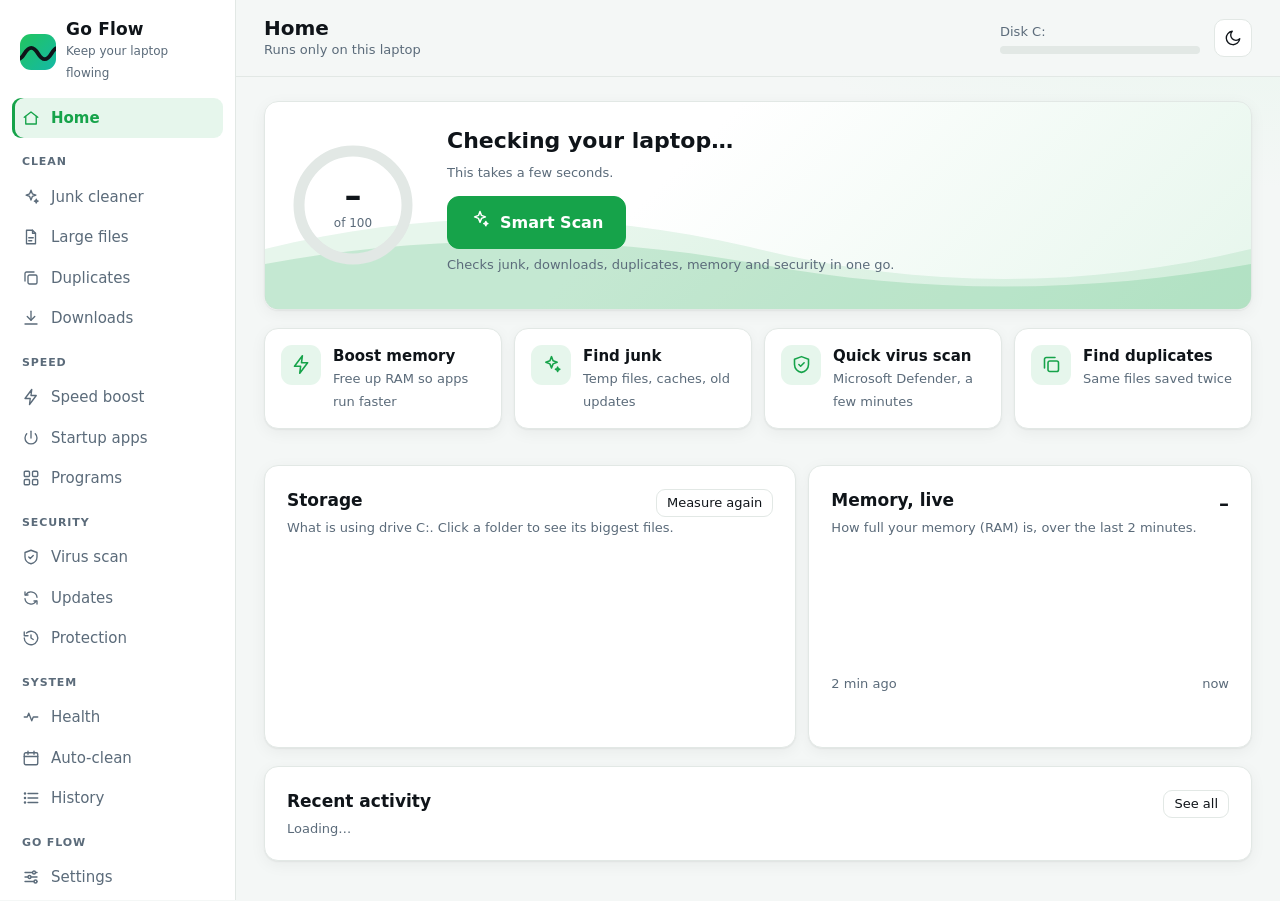
==== cleaner_ui.html @ a287ee6b "Go Flow 1.0.0" ====
<!doctype html>
<html lang="en">
<head>
<meta charset="utf-8">
<meta name="viewport" content="width=device-width, initial-scale=1">
<title>Go Flow</title>
<link rel="icon" type="image/png" href="/icon.png">
<style>
/* Light theme tokens */
:root{
  --bg:#F4F7F6;--side:#FFFFFF;--card:#FFFFFF;--card-2:#F3F7F5;--text:#0F1419;--muted:#5B6B7A;--line:#E2E8E5;
  --accent:#16A34A;--accent-ink:#FFFFFF;--accent-2:#E6F6EC;--warn:#B45309;--warn-bg:#FEF3E2;--bad:#DC2626;--bad-bg:#FDECEC;
  --info:#2563EB;--info-bg:#E8EFFD;--shadow:0 1px 2px rgba(15,20,25,.06),0 4px 16px rgba(15,20,25,.05);
  color-scheme:light;
}
/* Dark theme tokens: follows Windows unless the toggle picked light */
@media (prefers-color-scheme:dark){:root:not([data-theme="light"]){
  --bg:#0F1419;--side:#0B1015;--card:#1A2129;--card-2:#202833;--text:#E6EDF3;--muted:#8B98A5;--line:#2A3440;
  --accent:#22C55E;--accent-ink:#06240F;--accent-2:rgba(34,197,94,.14);--warn:#F5A524;--warn-bg:rgba(245,165,36,.14);
  --bad:#F87171;--bad-bg:rgba(248,113,113,.14);--info:#60A5FA;--info-bg:rgba(96,165,250,.14);--shadow:none;color-scheme:dark}}
:root[data-theme="dark"]{
  --bg:#0F1419;--side:#0B1015;--card:#1A2129;--card-2:#202833;--text:#E6EDF3;--muted:#8B98A5;--line:#2A3440;
  --accent:#22C55E;--accent-ink:#06240F;--accent-2:rgba(34,197,94,.14);--warn:#F5A524;--warn-bg:rgba(245,165,36,.14);
  --bad:#F87171;--bad-bg:rgba(248,113,113,.14);--info:#60A5FA;--info-bg:rgba(96,165,250,.14);--shadow:none;color-scheme:dark}
*{box-sizing:border-box}
body{margin:0;background:var(--bg);color:var(--text);font:15px/1.5 "Segoe UI Variable Text","Segoe UI",system-ui,sans-serif}
svg.i{width:18px;height:18px;flex:none;fill:none;stroke:currentColor;stroke-width:1.8;stroke-linecap:round;stroke-linejoin:round}

/* App shell: sidebar + content */
.app{display:grid;grid-template-columns:236px minmax(0,1fr);min-height:100vh}
.side{background:var(--side);border-right:1px solid var(--line);padding:18px 12px;position:sticky;top:0;height:100vh;overflow-y:auto}
.brand{display:flex;gap:10px;align-items:center;padding:2px 8px 14px}
.logo{width:36px;height:36px;border-radius:11px;background:linear-gradient(135deg,#22C55E,#14B8A6);display:grid;place-items:center;flex:none}
.logo svg{width:24px;height:24px;fill:none;stroke:#0F1419;stroke-width:2.6;stroke-linecap:round}
.brand b{font-size:17px;letter-spacing:.2px;display:block;line-height:1.1}
.brand span{font-size:12px;color:var(--muted)}
nav .grp{font-size:11px;font-weight:600;letter-spacing:.08em;text-transform:uppercase;color:var(--muted);padding:16px 10px 6px}
nav button{display:flex;align-items:center;gap:11px;width:100%;border:none;background:none;padding:9px 10px;border-radius:9px;color:var(--muted);text-align:left;font-weight:500}
nav button:hover{background:var(--card-2);color:var(--text)}
nav button.on{background:var(--accent-2);color:var(--accent);font-weight:600}
.content{min-width:0}
.topbar{display:flex;align-items:center;justify-content:space-between;gap:16px;padding:16px 28px;border-bottom:1px solid var(--line);position:sticky;top:0;background:var(--bg);z-index:5}
.topbar h1{font-size:20px;margin:0;line-height:1.2}
.topright{display:flex;align-items:center;gap:14px}
.disk{min-width:200px}
.iconbtn{display:grid;place-items:center;width:38px;height:38px;padding:0;border-radius:10px}
main{max-width:1080px;padding:24px 28px 40px}

/* Building blocks */
h2{font-size:17px;margin:0 0 4px}
.sub{color:var(--muted);font-size:13px}
.card{background:var(--card);border:1px solid var(--line);border-radius:14px;padding:22px;box-shadow:var(--shadow)}
.row{display:flex;flex-wrap:wrap;gap:10px;align-items:center}
.spread{justify-content:space-between}
button{font:inherit;border:1px solid var(--line);background:var(--card);color:var(--text);padding:8px 14px;border-radius:9px;cursor:pointer;transition:background .15s,border-color .15s}
button:hover{border-color:var(--muted)}
button.primary{background:var(--accent);border-color:var(--accent);color:var(--accent-ink);font-weight:600}
button.primary:hover{filter:brightness(1.06)}
button.danger{background:var(--bad);border-color:var(--bad);color:#fff;font-weight:600}
button.small{padding:3px 10px;font-size:13px}
button:disabled{opacity:.5;cursor:not-allowed}
input[type=text],input[type=number],input[type=time],select{font:inherit;padding:8px 10px;border:1px solid var(--line);border-radius:9px;background:var(--bg);color:var(--text)}
input[type=text]{flex:1;min-width:200px}
input[type=number]{width:90px}
input[type=checkbox]{accent-color:var(--accent);width:16px;height:16px}
.bar{height:8px;background:var(--line);border-radius:4px;overflow:hidden;margin-top:4px}
.bar>div{height:100%;background:var(--accent);border-radius:4px}
table{width:100%;border-collapse:collapse;margin-top:12px}
td,th{padding:10px 8px;border-top:1px solid var(--line);text-align:left;vertical-align:top}
th{font-size:12px;color:var(--muted);font-weight:600;border-top:none}
td.num{text-align:right;white-space:nowrap;font-variant-numeric:tabular-nums}
.path{word-break:break-all}
.tag{display:inline-block;font-size:12px;padding:1px 9px;border-radius:10px;margin-top:4px;font-weight:500}
.tag.warn{background:var(--warn-bg);color:var(--warn)}
.tag.bad{background:var(--bad-bg);color:var(--bad)}
.tag.ok{background:var(--accent-2);color:var(--accent)}
.total{font-size:22px;font-weight:600}
.stats{display:grid;grid-template-columns:repeat(auto-fit,minmax(170px,1fr));gap:10px;margin-top:12px}
.stat{background:var(--card-2);border:1px solid var(--line);border-radius:10px;padding:10px 12px}
.stat b{display:block;font-size:15px}
.msg{margin-top:12px;padding:10px 12px;border-radius:9px;background:var(--accent-2);white-space:pre-wrap;font-size:14px}
.msg.bad{background:var(--bad-bg);color:var(--bad)}
.group{border:1px solid var(--line);border-radius:10px;padding:4px 12px 10px;margin-top:12px}
.group table{margin-top:4px}
.sticky{position:sticky;bottom:0;background:var(--card);padding:12px 0 0;margin-top:12px;border-top:1px solid var(--line)}
.switch{position:relative;display:inline-block;width:42px;height:24px;flex:none}
.switch input{opacity:0;width:0;height:0}
.switch span{position:absolute;inset:0;background:var(--line);border-radius:12px;cursor:pointer;transition:.2s}
.switch span:before{content:"";position:absolute;width:18px;height:18px;left:3px;top:3px;background:#fff;border-radius:50%;transition:.2s}
.switch input:checked+span{background:var(--accent)}
.switch input:checked+span:before{transform:translateX(18px)}
.switch input:disabled+span{opacity:.5;cursor:not-allowed}
.hidden{display:none!important}
.overlay{position:fixed;inset:0;background:rgba(0,0,0,.5);display:flex;align-items:center;justify-content:center;padding:16px;z-index:20}
.dialog{background:var(--card);border:1px solid var(--line);border-radius:14px;padding:22px;max-width:480px;width:100%}
.spin{display:inline-block;width:14px;height:14px;border:2px solid var(--line);border-top-color:var(--accent);border-radius:50%;animation:s 1s linear infinite;vertical-align:-2px;margin-right:6px}
@keyframes s{to{transform:rotate(360deg)}}

/* Home */
.home{display:grid;gap:18px}
.hero{display:grid;grid-template-columns:auto minmax(0,1fr);gap:28px;align-items:center;background:linear-gradient(135deg,var(--card) 40%,var(--accent-2))}
.ring{position:relative;width:132px;height:132px}
.ring svg{width:132px;height:132px;transform:rotate(-90deg)}
.ring circle{fill:none;stroke-width:11}
.ring .track{stroke:var(--line)}
.ring .val{stroke:var(--accent);stroke-linecap:round;transition:stroke-dashoffset .8s ease,stroke .3s}
.ring div{position:absolute;inset:0;display:grid;place-items:center;text-align:center}
.ring b{font-size:34px;line-height:1}
.ring small{display:block;font-size:12px;color:var(--muted)}
.hero h2{font-size:22px;margin-bottom:6px}
.issues{display:grid;gap:8px;margin-top:12px}
.issue{display:flex;align-items:center;gap:10px;padding:8px 10px;border-radius:10px;background:var(--card-2);border:1px solid var(--line)}
.issue .dot{width:8px;height:8px;border-radius:50%;flex:none;background:var(--info)}
.issue.warn .dot{background:var(--warn)}
.issue.bad .dot{background:var(--bad)}
.issue span{flex:1;font-size:14px}
.quick{display:grid;grid-template-columns:repeat(4,minmax(0,1fr));gap:12px}
@media (max-width:1200px){.quick{grid-template-columns:repeat(2,minmax(0,1fr))}}
.qa{display:flex;gap:12px;align-items:flex-start;text-align:left;padding:16px;border-radius:14px;background:var(--card);box-shadow:var(--shadow)}
.qa:hover{border-color:var(--accent)}
.qa .qi{width:40px;height:40px;border-radius:11px;display:grid;place-items:center;background:var(--accent-2);color:var(--accent);flex:none}
.qa .qi svg{width:21px;height:21px}
.qa b{display:block;font-size:15px}
.qa small{color:var(--muted);font-size:13px}
.kpis{display:grid;grid-template-columns:repeat(auto-fit,minmax(200px,1fr));gap:12px}
.kpi{padding:16px 18px}
.kpi .sub{display:flex;align-items:center;gap:8px}
.kpi b{display:block;font-size:22px;margin-top:4px}

/* Smart Scan */
.bigbtn{display:inline-flex;align-items:center;gap:10px;padding:12px 22px;font-size:16px;border-radius:12px;margin-top:14px}
.bigbtn svg{width:20px;height:20px}
.smart-run{display:grid;grid-template-columns:auto minmax(0,1fr);gap:32px;align-items:center}
.radar{position:relative;width:150px;height:150px;display:grid;place-items:center;color:var(--accent)}
.radar i{position:absolute;inset:0;border-radius:50%;border:2px solid var(--accent);opacity:0;animation:pulse 2.4s ease-out infinite}
.radar i:nth-child(2){animation-delay:.8s}
.radar i:nth-child(3){animation-delay:1.6s}
.radar:before{content:"";position:absolute;inset:14px;border-radius:50%;animation:spin 1.6s linear infinite;
  background:conic-gradient(from 0deg,transparent 0 250deg,var(--accent) 360deg);
  -webkit-mask:radial-gradient(circle,transparent 54%,#000 56%);mask:radial-gradient(circle,transparent 54%,#000 56%)}
.radar span{width:64px;height:64px;border-radius:50%;background:var(--accent-2);display:grid;place-items:center}
.radar span svg{width:30px;height:30px}
.radar.still i,.radar.still:before{animation:none;opacity:0}
.steps{display:grid;gap:8px;margin-top:14px}
.step{display:flex;align-items:center;gap:12px;padding:9px 12px;border-radius:10px;background:var(--card-2);border:1px solid var(--line)}
.step .ic{width:24px;height:24px;border-radius:50%;display:grid;place-items:center;flex:none;background:var(--line);color:var(--muted)}
.step .ic svg{width:14px;height:14px;stroke-width:2.6}
.step b{font-weight:600}
.step small{color:var(--muted);margin-left:auto;text-align:right}
.step.wait,.step.skip{opacity:.55}
.step.run{border-color:var(--accent)}
.step.run .ic{background:none}
.step.done .ic{background:var(--accent);color:var(--accent-ink);animation:pop .4s cubic-bezier(.3,1.6,.5,1)}
.step.fail .ic{background:var(--bad);color:#fff}
.bignum{display:flex;align-items:baseline;gap:12px;flex-wrap:wrap}
.bignum b{font-size:46px;line-height:1.1;color:var(--accent);font-variant-numeric:tabular-nums}
.bignum span{font-size:18px}
.fix{display:flex;align-items:center;gap:12px;padding:12px 14px;border-radius:12px;background:var(--card-2);border:1px solid var(--line);margin-top:10px}
.fix .grow{flex:1;min-width:0}
.fix b{display:block}
.fix .amt{font-weight:600;white-space:nowrap}
.done{text-align:center;padding:26px 0 10px;position:relative}
.done .tick{width:84px;height:84px;border-radius:50%;background:var(--accent);color:var(--accent-ink);display:grid;place-items:center;margin:0 auto 14px;animation:pop .6s cubic-bezier(.3,1.6,.5,1)}
.done .tick svg{width:44px;height:44px;stroke-width:2.6}
.burst{position:absolute;left:50%;top:68px;width:0;height:0;pointer-events:none}
.burst i{position:absolute;width:9px;height:9px;border-radius:50%;background:var(--accent);opacity:0;
  animation:fly 1.1s cubic-bezier(.1,.7,.3,1) forwards;animation-delay:.15s}
textarea{font:inherit;width:100%;min-height:110px;padding:10px;border:1px solid var(--line);border-radius:9px;background:var(--bg);color:var(--text);resize:vertical}
.field{margin-top:18px}
.field>b{display:block;margin-bottom:2px}
.checks{display:flex;flex-wrap:wrap;gap:8px 20px;margin-top:8px}
.checks label{display:flex;align-items:center;gap:8px}
.aboutlogo{width:72px;height:72px;border-radius:20px}
.stopped{position:fixed;left:50%;bottom:20px;transform:translateX(-50%);background:var(--bad);color:#fff;padding:10px 18px;border-radius:10px;z-index:30}

/* Graphics: charts, gauges, badges, illustrations */
.content{background:radial-gradient(900px 420px at 100% -8%,var(--accent-2),transparent 62%) no-repeat}
.charts{display:grid;grid-template-columns:minmax(0,1.2fr) minmax(0,1fr);gap:12px}
.donutwrap{display:grid;grid-template-columns:auto minmax(0,1fr);gap:24px;align-items:center;margin-top:12px}
.donut{position:relative;width:176px;height:176px}
.donut svg{width:176px;height:176px;transform:rotate(-90deg)}
.donut circle{fill:none;stroke-width:20}
.donut .track{stroke:var(--line)}
.donut .seg{cursor:pointer;transition:stroke-dasharray 1s cubic-bezier(.2,.8,.2,1),opacity .2s,stroke-width .2s}
.donut.hov .seg{opacity:.3}
.donut.hov .seg.hot{opacity:1;stroke-width:25}
.donut .mid{position:absolute;inset:0;display:grid;place-items:center;text-align:center;pointer-events:none}
.donut .mid b{display:block;font-size:20px;line-height:1.2}
.donut .mid small{color:var(--muted);font-size:12px}
.legend{display:grid;gap:2px}
.legend button{display:flex;align-items:center;gap:9px;border:none;background:none;padding:5px 7px;border-radius:8px;width:100%;text-align:left;font-size:14px}
.legend button:hover,.legend button.hot{background:var(--card-2)}
.legend i{width:10px;height:10px;border-radius:3px;flex:none}
.legend span{flex:1;min-width:0;overflow:hidden;text-overflow:ellipsis;white-space:nowrap}
.legend b{font-weight:600;font-variant-numeric:tabular-nums}
.memchart{width:100%;height:124px;display:block;margin-top:12px;overflow:visible}
.memchart .area{fill:url(#memGrad)}
.memchart .line{fill:none;stroke:var(--accent);stroke-width:2.2;vector-effect:non-scaling-stroke;stroke-linejoin:round}
.memchart .grid{stroke:var(--line);stroke-width:1;vector-effect:non-scaling-stroke;stroke-dasharray:3 4}
.memnow{font-size:20px;font-variant-numeric:tabular-nums}
.gauges{display:flex;flex-wrap:wrap;gap:26px;margin:16px 0 6px}
.gauge{position:relative;width:120px;text-align:center}
.gauge svg{width:120px;height:120px;transform:rotate(-90deg);display:block}
.gauge circle{fill:none;stroke-width:10}
.gauge .track{stroke:var(--line)}
.gauge .val{stroke-linecap:round;transition:stroke-dashoffset 1s cubic-bezier(.2,.8,.2,1)}
.gauge .gv{position:absolute;top:0;left:0;width:120px;height:120px;display:grid;place-items:center}
.gauge .gv b{font-size:24px}
.gauge span{display:block;margin-top:6px;font-weight:600}
.gauge small{color:var(--muted);font-size:12px}
.hbadge{display:inline-grid;place-items:center;width:32px;height:32px;border-radius:9px;background:var(--accent-2);color:var(--accent);margin-right:10px;vertical-align:-9px}
.art{display:grid;justify-items:center;text-align:center;gap:4px;padding:30px 10px 18px;color:var(--muted)}
.art svg{width:170px;height:120px;color:var(--accent)}
.art b{color:var(--text);font-size:16px}
.art .float{animation:bob 3.4s ease-in-out infinite}
.art .tw{animation:twinkle 2.2s ease-in-out infinite}
.art .tw:nth-of-type(2){animation-delay:.7s}
.art .tw:nth-of-type(3){animation-delay:1.3s}
.bars{display:flex;align-items:flex-end;gap:6px;height:130px;margin-top:14px;border-bottom:1px solid var(--line)}
.bars div{flex:1;min-width:6px;background:linear-gradient(var(--accent),#14B8A6);border-radius:5px 5px 0 0;min-height:3px;transition:height .9s cubic-bezier(.2,.8,.2,1)}
.bars div.zero{background:var(--line)}
.barlabels{display:flex;gap:6px;margin-top:5px}
.barlabels span{flex:1;min-width:6px;font-size:10px;text-align:center;color:var(--muted);white-space:nowrap;overflow:hidden}
@keyframes bob{0%,100%{transform:translateY(0)}50%{transform:translateY(-6px)}}
@keyframes twinkle{0%,100%{opacity:.25}50%{opacity:1}}
@media (max-width:1000px){.charts{grid-template-columns:minmax(0,1fr)}}
@media (max-width:520px){.donutwrap{grid-template-columns:minmax(0,1fr);justify-items:center}.legend{width:100%}}

/* Motion */
@keyframes enter{from{opacity:0;transform:translateY(12px)}to{opacity:1;transform:none}}
@keyframes pop{from{transform:scale(.3);opacity:0}to{transform:scale(1);opacity:1}}
@keyframes pulse{0%{transform:scale(.45);opacity:.9}100%{transform:scale(1.15);opacity:0}}
@keyframes spin{to{transform:rotate(360deg)}}
@keyframes drift{to{transform:translateX(-50%)}}
@keyframes logoflow{to{transform:translateX(-18px)}}
@keyframes glow{0%,100%{box-shadow:0 0 0 0 rgba(34,197,94,.45)}50%{box-shadow:0 0 0 12px rgba(34,197,94,0)}}
@keyframes fly{0%{transform:rotate(var(--a)) translateY(0) scale(1);opacity:1}100%{transform:rotate(var(--a)) translateY(calc(var(--d) * -1)) scale(.2);opacity:0}}
main>[data-panel]:not(.hidden){animation:enter .4s cubic-bezier(.2,.8,.2,1) both}
.home>*{animation:enter .55s cubic-bezier(.2,.8,.2,1) both}
.home>*:nth-child(2){animation-delay:.08s}
.home>*:nth-child(3){animation-delay:.14s}
.home>*:nth-child(4){animation-delay:.2s}
.home>*:nth-child(5){animation-delay:.26s}
.hero{position:relative;overflow:hidden}
.hero>*{position:relative;z-index:1}
.hero .waves{position:absolute;z-index:0;left:0;bottom:0;width:200%;height:90px;color:var(--accent);pointer-events:none}
.waves.w1{opacity:.16;animation:drift 16s linear infinite}
.waves.w2{opacity:.1;height:120px;animation:drift 27s linear infinite reverse;transform:translateX(-50%)}
.logo{overflow:hidden}
.logo svg{width:36px;height:36px}
.logo path{animation:logoflow 3.2s linear infinite}
.ring .val{filter:drop-shadow(0 0 7px var(--accent))}
.bar>div{transition:width .9s cubic-bezier(.2,.8,.2,1)}
.glow{animation:glow 2.4s ease-in-out infinite}
.qa{transition:transform .2s,border-color .2s,box-shadow .2s}
.qa:hover{transform:translateY(-3px)}
.qa .qi{transition:transform .25s}
.qa:hover .qi{transform:rotate(-8deg) scale(1.1)}
.kpi{transition:transform .2s}
.kpi:hover{transform:translateY(-2px)}
nav button{transition:background .15s,color .15s,box-shadow .2s}
nav button.on{box-shadow:inset 3px 0 0 var(--accent)}
button.primary:active,button.danger:active{transform:scale(.97)}
@media (prefers-reduced-motion:reduce){*,*:before,*:after{animation:none!important;transition:none!important}}

@media (max-width:760px){
  .smart-run{grid-template-columns:minmax(0,1fr);justify-items:center}
  .smart-run>div:last-child{width:100%}
  .app{grid-template-columns:minmax(0,1fr);grid-template-rows:auto 1fr}
  .side{position:static;height:auto;padding:10px 12px 6px;border-right:none;border-bottom:1px solid var(--line)}
  .brand{padding-bottom:8px}
  nav{display:flex;overflow-x:auto;gap:4px;scrollbar-width:thin}
  nav .grp{display:none}
  nav button{width:auto;white-space:nowrap}
  .topbar{position:static;padding:12px 16px}
  .disk{display:none}
  main{padding:16px 16px 32px}
  .hero{grid-template-columns:1fr;justify-items:start}
  .quick{grid-template-columns:1fr}
  td.hide-sm,th.hide-sm{display:none}
}
</style>
</head>
<body>
<div class="app">
<aside class="side">
  <div class="brand">
    <div class="logo"><svg viewBox="0 0 24 24"><path d="M-15 13c3-5 6-5 9 0s6 5 9 0 6-5 9 0 6 5 9 0 6-5 9 0 6 5 9 0 6-5 9 0 6 5 9 0"/></svg></div>
    <div><b>Go Flow</b><span>Keep your laptop flowing</span></div>
  </div>
  <nav id="tabs">
    <button data-tab="home" class="on">Home</button>
    <div class="grp">Clean</div>
    <button data-tab="junk">Junk cleaner</button>
    <button data-tab="large">Large files</button>
    <button data-tab="dupes">Duplicates</button>
    <button data-tab="downloads">Downloads</button>
    <div class="grp">Speed</div>
    <button data-tab="speed">Speed boost</button>
    <button data-tab="startup">Startup apps</button>
    <button data-tab="programs">Programs</button>
    <div class="grp">Security</div>
    <button data-tab="virus">Virus scan</button>
    <button data-tab="updates">Updates</button>
    <button data-tab="protect">Protection</button>
    <div class="grp">System</div>
    <button data-tab="health">Health</button>
    <button data-tab="auto">Auto-clean</button>
    <button data-tab="history">History</button>
    <div class="grp">Go Flow</div>
    <button data-tab="settings">Settings</button>
    <button data-tab="about">About</button>
  </nav>
</aside>

<div class="content">
<header class="topbar">
  <div>
    <h1 id="pageTitle">Home</h1>
    <div class="sub" id="who">Runs only on this laptop</div>
  </div>
  <div class="topright">
    <div class="disk">
      <div class="sub" id="diskText">Disk C:</div>
      <div class="bar"><div id="diskBar" style="width:0"></div></div>
    </div>
    <button class="iconbtn" id="themeBtn" title="Switch light / dark" aria-label="Switch light or dark theme"></button>
  </div>
</header>

<main>
  <section class="home" data-panel="home">
    <div class="card hero">
      <svg class="waves w1" viewBox="0 0 1200 120" preserveAspectRatio="none" aria-hidden="true"><path fill="currentColor" d="M0 60C100 20 200 20 300 60S500 100 600 60 800 20 900 60 1100 100 1200 60V120H0Z"/></svg>
      <svg class="waves w2" viewBox="0 0 1200 120" preserveAspectRatio="none" aria-hidden="true"><path fill="currentColor" d="M0 60C100 20 200 20 300 60S500 100 600 60 800 20 900 60 1100 100 1200 60V120H0Z"/></svg>
      <div class="ring">
        <svg viewBox="0 0 132 132"><circle class="track" cx="66" cy="66" r="54"/><circle class="val" id="scoreRing" cx="66" cy="66" r="54" stroke-dasharray="339.3" stroke-dashoffset="339.3"/></svg>
        <div><span><b id="scoreNum">–</b><small>of 100</small></span></div>
      </div>
      <div>
        <h2 id="scoreTitle">Checking your laptop…</h2>
        <div class="sub" id="scoreSub">This takes a few seconds.</div>
        <button class="primary bigbtn glow" id="smartBtn"><span data-icon="junk"></span>Smart Scan</button>
        <div class="sub" style="margin-top:6px">Checks junk, downloads, duplicates, memory and security in one go.</div>
        <div class="issues" id="issues"></div>
      </div>
    </div>

    <div class="quick">
      <button class="qa" id="qaBoost"><span class="qi" data-icon="speed"></span><span><b>Boost memory</b><small>Free up RAM so apps run faster</small></span></button>
      <button class="qa" id="qaJunk"><span class="qi" data-icon="junk"></span><span><b>Find junk</b><small>Temp files, caches, old updates</small></span></button>
      <button class="qa" id="qaScan"><span class="qi" data-icon="virus"></span><span><b>Quick virus scan</b><small>Microsoft Defender, a few minutes</small></span></button>
      <button class="qa" id="qaDupes"><span class="qi" data-icon="dupes"></span><span><b>Find duplicates</b><small>Same files saved twice</small></span></button>
    </div>
    <div id="homeMsg" class="msg hidden"></div>

    <div class="kpis" id="kpis"></div>

    <div class="charts">
      <div class="card">
        <div class="row spread"><h2>Storage</h2><button class="small" id="stRefresh">Measure again</button></div>
        <div class="sub" id="stSub">What is using drive C:. Click a folder to see its biggest files.</div>
        <div class="donutwrap"><div class="donut" id="stDonut"></div><div class="legend" id="stLegend"></div></div>
      </div>
      <div class="card">
        <div class="row spread"><h2>Memory, live</h2><b class="memnow">–</b></div>
        <div class="sub">How full your memory (RAM) is, over the last 2 minutes.</div>
        <svg class="memchart" viewBox="0 0 300 100" preserveAspectRatio="none" role="img" aria-label="Memory use over the last 2 minutes"></svg>
        <div class="row spread sub"><span>2 min ago</span><span>now</span></div>
      </div>
    </div>

    <div class="card">
      <div class="row spread"><h2>Recent activity</h2><button class="small" data-go="history">See all</button></div>
      <div id="homeHistory" class="sub">Loading…</div>
    </div>
  </section>

  <section class="card hidden" data-panel="smart">
    <div id="smRun" class="smart-run">
      <div class="radar" id="smRadar"><i></i><i></i><i></i><span data-icon="junk"></span></div>
      <div>
        <h2 id="smTitle">Scanning your laptop…</h2>
        <div class="sub" id="smSub">Nothing is deleted during the scan.</div>
        <div class="steps" id="smSteps"></div>
      </div>
    </div>
    <div id="smResult" class="hidden">
      <div class="bignum"><b id="smTotal">0 B</b><span>can be freed</span></div>
      <div class="sub" id="smTotalSub"></div>
      <div id="smItems"></div>
      <div class="row" style="margin-top:16px">
        <button class="primary bigbtn" id="smFix" style="margin-top:0">Fix selected</button>
        <button id="smAgain">Scan again</button>
      </div>
    </div>
    <div id="smDone" class="done hidden">
      <div class="burst" id="smBurst"></div>
      <div class="tick"><svg class="i" viewBox="0 0 24 24"><path d="M5 12.5l4.5 4.5L19 7.5"/></svg></div>
      <h2 id="smDoneTitle">All done</h2>
      <div class="sub" id="smDoneSub"></div>
      <div class="row" style="justify-content:center;margin-top:16px">
        <button class="primary" data-go="home">Back to Home</button>
        <button id="smDoneDupes" class="hidden">Review duplicates</button>
      </div>
    </div>
    <div id="smMsg" class="msg hidden"></div>
  </section>

  <section class="card hidden" data-panel="settings">
    <h2>Settings</h2>
    <div class="sub">Saved on this laptop only.</div>
    <div class="field">
      <b>Protected folders</b>
      <div class="sub">Files inside these folders are shown by Large files, Duplicates and Downloads, but can never be deleted. One folder per line.</div>
      <textarea id="setFolders" spellcheck="false"></textarea>
    </div>
    <div class="field">
      <b>Protected file names</b>
      <div class="sub">Files with these names are never deleted, wherever they are. Use * for "anything", for example <code>invoice*.pdf</code> or <code>*.psd</code>. One per line.</div>
      <textarea id="setPatterns" spellcheck="false"></textarea>
    </div>
    <div class="field">
      <b>Smart Scan checks</b>
      <div class="checks" id="setSmart"></div>
    </div>
    <div class="field">
      <b>Defaults</b>
      <div class="row" style="margin-top:8px">
        <label class="sub">Downloads count as old after <input type="number" id="setDays" min="7"> days</label>
        <label class="sub">Large files are bigger than <input type="number" id="setLarge" min="1"> MB</label>
      </div>
    </div>
    <div class="row" style="margin-top:20px">
      <button class="primary" id="setSave">Save settings</button>
    </div>
    <div id="setMsg" class="msg hidden"></div>
  </section>

  <section class="card hidden" data-panel="about">
    <div class="row" style="gap:18px">
      <img class="aboutlogo" src="/icon.png" alt="">
      <div>
        <h2 style="font-size:24px">Go Flow</h2>
        <div class="sub" id="abVersion">Version</div>
      </div>
    </div>
    <p>Go Flow keeps your Windows laptop clean, fast and safe: it removes junk, finds big and duplicate files, frees memory, and works with your antivirus and Windows Update.</p>
    <p class="sub">Everything runs on this laptop. Go Flow has no account, no ads and no tracking, and it never uploads your files or data.
      The internet is only used when you ask Windows to check for updates or new virus definitions. Nothing is deleted without your confirmation.</p>
    <div class="stats" id="abStats"></div>
    <div class="row" style="margin-top:16px">
      <button id="abFolder">Open Go Flow folder</button>
      <button id="abLogs">Open history logs</button>
    </div>
  </section>

  <section class="card hidden" data-panel="junk">
    <div class="row spread">
      <div>
        <h2>Junk cleaner</h2>
        <div class="sub">Scan first, see what will be removed, then confirm. Your Desktop, Documents and Downloads are never touched.</div>
      </div>
      <button class="primary" id="scanBtn">Scan for junk</button>
    </div>
    <div id="junkArea" class="hidden">
      <table>
        <thead><tr><th></th><th>What</th><th class="num">Files</th><th class="num">Size</th></tr></thead>
        <tbody id="junkRows"></tbody>
      </table>
      <div class="row spread" style="margin-top:14px">
        <div>Selected: <span class="total" id="selTotal">0 B</span></div>
        <button class="danger" id="cleanBtn">Clean selected</button>
      </div>
    </div>
    <div id="cleanMsg" class="msg hidden"></div>
  </section>

  <section class="card hidden" data-panel="speed">
    <div class="row spread">
      <div>
        <h2>Speed boost</h2>
        <div class="sub">Frees memory (RAM) so apps run faster. Closing apps you are not using helps most; "Boost now" also asks every app to give back memory it is not using right now.</div>
      </div>
      <button id="spRefresh">Refresh</button>
    </div>
    <div class="stats" id="spStats"><div class="sub">Loading…</div></div>
    <svg class="memchart" viewBox="0 0 300 100" preserveAspectRatio="none" role="img" aria-label="Memory use over the last 2 minutes"></svg>
    <div class="row spread sub"><span>Memory use, 2 min ago</span><span>now: <b class="memnow">–</b></span></div>
    <div class="row" style="margin-top:14px">
      <button class="primary" id="spBoost">Boost now</button>
      <button id="spPower">Change power mode</button>
    </div>
    <div id="spMsg" class="msg hidden"></div>
    <h2 style="margin-top:20px">Apps using the most memory</h2>
    <div class="sub">Tick apps you are not using, then press Boost now. Each app is asked to close normally, so it can ask you to save first. Windows parts cannot be ticked.</div>
    <div id="spApps" class="sub" style="margin-top:8px">Loading…</div>
  </section>

  <section class="card hidden" data-panel="virus">
    <div class="row spread">
      <div>
        <h2>Virus scan (Microsoft Defender)</h2>
        <div class="sub">Uses Windows' own antivirus and its up-to-date virus database.</div>
      </div>
      <button id="refreshDef">Refresh</button>
    </div>
    <div class="stats" id="defStats"><div class="sub">Loading…</div></div>
    <div class="row" style="margin-top:14px">
      <button id="updBtn">Update virus definitions</button>
      <button class="primary" id="quickBtn">Quick scan</button>
      <button id="fullBtn">Full scan</button>
    </div>
    <div class="row" style="margin-top:10px">
      <input type="text" id="folderPath" placeholder="Scan one folder or USB drive, e.g. E:\ or C:\Users\me\Downloads">
      <button id="folderBtn">Scan this</button>
    </div>
    <div id="jobMsg" class="msg hidden"></div>
    <h2 style="margin-top:20px">Threats found</h2>
    <div id="threats" class="sub">Loading…</div>
  </section>

  <section class="card hidden" data-panel="large">
    <h2>Large files</h2>
    <div class="sub">The biggest files in your folders (system and app folders are skipped). Ticked files go to the Recycle Bin, so you can still restore them.</div>
    <div class="row" style="margin-top:12px">
      <input type="text" class="rootIn" id="largeRoot" list="drives">
      <label class="sub">Bigger than <input type="number" id="largeMin" value="100" min="1"> MB</label>
      <button class="primary" id="largeBtn">Find large files</button>
    </div>
    <div id="largeMsg" class="msg hidden"></div>
    <div id="largeOut"></div>
  </section>

  <section class="card hidden" data-panel="dupes">
    <h2>Duplicate files</h2>
    <div class="sub">Files with exactly the same content, checked byte by byte. The oldest copy is kept by default; extra copies go to the Recycle Bin.</div>
    <div class="row" style="margin-top:12px">
      <input type="text" class="rootIn" id="dupeRoot" list="drives">
      <label class="sub">Bigger than <input type="number" id="dupeMin" value="1" min="0.1" step="0.1"> MB</label>
      <button class="primary" id="dupeBtn">Find duplicates</button>
    </div>
    <div id="dupeMsg" class="msg hidden"></div>
    <div id="dupeOut"></div>
  </section>

  <section class="card hidden" data-panel="downloads">
    <h2>Downloads tidy-up</h2>
    <div class="sub">Setup files and zip files in your Downloads folder that you have not opened for a while. Setup files can be downloaded again;
      zips that are already unzipped are not needed. Ticked files go to the Recycle Bin. Photos and documents are not listed.</div>
    <div class="row" style="margin-top:12px">
      <label class="sub">Not opened for
        <select id="dlDays"><option value="30">30 days</option><option value="60" selected>60 days</option><option value="90">90 days</option><option value="180">6 months</option><option value="365">1 year</option></select>
      </label>
      <button class="primary" id="dlBtn">Find old downloads</button>
    </div>
    <div id="dlMsg" class="msg hidden"></div>
    <div id="dlOut"></div>
  </section>

  <section class="card hidden" data-panel="startup">
    <div class="row spread">
      <div>
        <h2>Startup apps</h2>
        <div class="sub">Apps that start with Windows. Turning one off works like Task Manager: the app stays installed and you can turn it back on any time.</div>
      </div>
      <button id="startupRefresh">Refresh</button>
    </div>
    <div id="startupMsg" class="msg hidden"></div>
    <div id="startupOut" class="sub" style="margin-top:8px">Loading…</div>
  </section>

  <section class="card hidden" data-panel="programs">
    <div class="row spread">
      <div>
        <h2>Installed programs</h2>
        <div class="sub">Biggest first. "Uninstall" starts the program's own uninstaller, the same as Windows Settings. Store apps are in Windows Settings.</div>
      </div>
      <button id="appsSettings">Open Windows Apps settings</button>
    </div>
    <div class="row" style="margin-top:12px">
      <input type="text" id="progFilter" placeholder="Search programs">
    </div>
    <div id="progMsg" class="msg hidden"></div>
    <div id="progOut" class="sub" style="margin-top:8px">Loading…</div>
  </section>

  <section class="card hidden" data-panel="health">
    <div class="row spread">
      <div>
        <h2>Laptop health</h2>
        <div class="sub">Disk, battery and memory, with simple advice.</div>
      </div>
      <button id="healthRefresh">Refresh</button>
    </div>
    <div id="healthOut" class="sub" style="margin-top:8px">Loading…</div>
  </section>

  <section class="card hidden" data-panel="updates">
    <div class="row spread">
      <div>
        <h2>Windows Update</h2>
        <div class="sub">Is Windows up to date, does it need a restart, and what was installed lately. Installing is done in Windows Settings.</div>
      </div>
      <button id="updRefresh">Refresh</button>
    </div>
    <div id="updOut" class="sub" style="margin-top:8px">Loading…</div>
    <div class="row" style="margin-top:14px">
      <button class="primary" id="updSearch">Find waiting updates</button>
      <button id="updCheck">Check in Windows Update</button>
      <button id="updOpen">Open Windows Update</button>
    </div>
    <div id="updPending"></div>
    <h2 style="margin-top:20px">Recently installed</h2>
    <div id="updHistory" class="sub">Loading…</div>
  </section>

  <section class="card hidden" data-panel="auto">
    <h2>Weekly auto-clean</h2>
    <div class="sub">Once a week Windows runs a safe clean on its own: temp files, browser caches (only if the browser is closed), crash reports and thumbnails, then updates Defender and runs a quick scan.
      It never empties the Recycle Bin and never touches large files, duplicates or your folders. If the laptop is off at that time, it runs the next time you switch on.</div>
    <div class="stats" id="autoStats"></div>
    <div class="row" style="margin-top:14px">
      <label class="sub">Day <select id="autoDay"></select></label>
      <label class="sub">Time <input type="time" id="autoTime" value="13:00"></label>
      <button class="primary" id="autoOn">Turn on</button>
      <button id="autoOff">Turn off</button>
      <button id="autoNow">Run once now</button>
    </div>
    <div id="autoMsg" class="msg hidden"></div>
  </section>

  <section class="card hidden" data-panel="protect">
    <h2>Restore points</h2>
    <div class="sub">A restore point is a Windows "undo" for system changes (drivers, updates, settings). It does not touch your personal files.
      Windows keeps one new point per day at most.</div>
    <div class="stats" id="rpStats"></div>
    <div class="row" style="margin-top:14px">
      <button class="primary" id="rpCreate">Create restore point now</button>
      <button id="rpEnable">Turn on System Protection</button>
      <button id="rpSettings">Open System Protection</button>
    </div>
    <div id="rpMsg" class="msg hidden"></div>
    <div id="rpList"></div>

    <h2 style="margin-top:28px">Alerts</h2>
    <div class="sub">Every hour (and when you sign in) Windows checks quietly and shows a notification if a drive is almost full or virus protection is off.
      At most one notification a day for each problem.</div>
    <div class="stats" id="alStats"></div>
    <div class="row" style="margin-top:14px">
      <label class="sub">Warn when free space is below
        <select id="alPct"><option>5</option><option selected>10</option><option>15</option><option>20</option><option>25</option></select> %</label>
      <button class="primary" id="alOn">Turn on</button>
      <button id="alOff">Turn off</button>
      <button id="alTest">Send a test notification</button>
    </div>
    <div id="alMsg" class="msg hidden"></div>
  </section>

  <section class="card hidden" data-panel="history">
    <h2>History</h2>
    <div class="sub">Every clean, scan and change is saved in the logs folder.</div>
    <div id="history" class="sub" style="margin-top:8px">Loading…</div>
  </section>
</main>
</div>
</div>
<datalist id="drives"></datalist>
<svg width="0" height="0" style="position:absolute" aria-hidden="true"><defs>
  <linearGradient id="memGrad" x1="0" y1="0" x2="0" y2="1"><stop offset="0" stop-color="#22C55E" stop-opacity=".45"/><stop offset="1" stop-color="#22C55E" stop-opacity="0"/></linearGradient>
</defs></svg>

<div class="overlay hidden" id="confirmBox">
  <div class="dialog">
    <h2 id="confirmTitle"></h2>
    <p id="confirmText"></p>
    <p class="sub" id="confirmNote"></p>
    <div id="confirmExtra"></div>
    <div class="row" style="justify-content:flex-end">
      <button id="noBtn">Cancel</button>
      <button class="danger" id="yesBtn">Yes</button>
    </div>
  </div>
</div>

<script>
const TOKEN = "__TOKEN__";
const $ = id => document.getElementById(id);
let junk = [];

async function api(path, body) {
  const opt = { headers: { "X-Token": TOKEN } };
  if (body) { opt.method = "POST"; opt.body = JSON.stringify(body); opt.headers["Content-Type"] = "application/json"; }
  const r = await fetch(path, opt);
  if (!r.ok) throw new Error("Request failed: " + r.status);
  return r.json();
}
function size(b) {
  if (!b) return "0 B";
  const u = ["B", "KB", "MB", "GB", "TB"]; let i = 0;
  while (b >= 1024 && i < u.length - 1) { b /= 1024; i++; }
  return b.toFixed(i > 1 ? 1 : 0) + " " + u[i];
}
function esc(s) { return String(s ?? "").replace(/[&<>"]/g, c => ({ "&": "&amp;", "<": "&lt;", ">": "&gt;", '"': "&quot;" }[c])); }
function show(el, text, bad) { el.textContent = text; el.classList.remove("hidden"); el.classList.toggle("bad", !!bad); }

function ask(title, text, note, yes, extraHtml) {
  $("confirmTitle").textContent = title; $("confirmText").textContent = text;
  $("confirmNote").textContent = note; $("yesBtn").textContent = yes;
  $("confirmExtra").innerHTML = extraHtml || "";
  $("confirmBox").classList.remove("hidden");
  return new Promise(res => {
    $("yesBtn").onclick = () => { $("confirmBox").classList.add("hidden"); res(true); };
    $("noBtn").onclick = () => { $("confirmBox").classList.add("hidden"); res(false); };
  });
}

// ---- icons and theme ----
const ICONS = {
  home: '<path d="M3 11l9-7 9 7"/><path d="M5 10v10h14V10"/>',
  junk: '<path d="M12 3l1.8 4.7 4.7 1.8-4.7 1.8L12 16l-1.8-4.7-4.7-1.8 4.7-1.8z"/><path d="M19 15l.7 1.8 1.8.7-1.8.7-.7 1.8-.7-1.8-1.8-.7 1.8-.7z"/>',
  large: '<path d="M6 3h8l4 4v14H6z"/><path d="M14 3v4h4"/><path d="M9 13h6M9 17h4"/>',
  dupes: '<rect x="8" y="8" width="12" height="12" rx="2"/><path d="M4 16V6a2 2 0 0 1 2-2h10"/>',
  downloads: '<path d="M12 3v12"/><path d="M7 10l5 5 5-5"/><path d="M4 20h16"/>',
  speed: '<path d="M13 2L4 14h7l-1 8 9-12h-7z"/>',
  startup: '<path d="M12 3v9"/><path d="M6.3 6.3a8 8 0 1 0 11.4 0"/>',
  programs: '<rect x="3" y="3" width="7" height="7" rx="1.5"/><rect x="14" y="3" width="7" height="7" rx="1.5"/><rect x="3" y="14" width="7" height="7" rx="1.5"/><rect x="14" y="14" width="7" height="7" rx="1.5"/>',
  virus: '<path d="M12 3l8 3v6c0 4.5-3.4 8.2-8 9-4.6-.8-8-4.5-8-9V6z"/><path d="M9 12l2 2 4-4"/>',
  updates: '<path d="M20 11a8 8 0 0 0-14.9-3"/><path d="M4 4v4h4"/><path d="M4 13a8 8 0 0 0 14.9 3"/><path d="M20 20v-4h-4"/>',
  protect: '<path d="M3 12a9 9 0 1 0 3-6.7"/><path d="M3 4v5h5"/><path d="M12 8v4l3 2"/>',
  health: '<path d="M3 12h4l2-5 4 10 2-5h6"/>',
  auto: '<rect x="3" y="5" width="18" height="16" rx="2"/><path d="M3 10h18M8 3v4M16 3v4"/>',
  history: '<path d="M8 6h13M8 12h13M8 18h13"/><circle cx="4" cy="6" r=".8"/><circle cx="4" cy="12" r=".8"/><circle cx="4" cy="18" r=".8"/>',
  settings: '<path d="M4 6h10M18 6h2M4 12h4M12 12h8M4 18h12M20 18h0"/><circle cx="16" cy="6" r="2"/><circle cx="10" cy="12" r="2"/><circle cx="18" cy="18" r="2"/>',
  about: '<circle cx="12" cy="12" r="9"/><path d="M12 11v6"/><circle cx="12" cy="7.6" r=".7"/>',
  check: '<path d="M5 12.5l4.5 4.5L19 7.5"/>',
  dash: '<path d="M7 12h10"/>',
  cross: '<path d="M7 7l10 10M17 7L7 17"/>',
  moon: '<path d="M21 13A9 9 0 1 1 11 3a7 7 0 0 0 10 10z"/>',
  sun: '<circle cx="12" cy="12" r="4"/><path d="M12 2v2M12 20v2M4.9 4.9l1.4 1.4M17.7 17.7l1.4 1.4M2 12h2M20 12h2M4.9 19.1l1.4-1.4M17.7 6.3l1.4-1.4"/>',
  disk: '<rect x="3" y="4" width="18" height="16" rx="2"/><path d="M3 14h18"/><circle cx="17" cy="17" r=".8"/>',
  memory: '<rect x="3" y="7" width="18" height="10" rx="1.5"/><path d="M7 7v10M11 7v10M15 7v10M6 17v3M18 17v3"/>'
};
const icon = n => `<svg class="i" viewBox="0 0 24 24" aria-hidden="true">${ICONS[n] || ""}</svg>`;
document.querySelectorAll("#tabs button").forEach(b => b.insertAdjacentHTML("afterbegin", icon(b.dataset.tab)));
document.querySelectorAll("[data-icon]").forEach(e => e.innerHTML = icon(e.dataset.icon));

function isDark() {
  const t = document.documentElement.dataset.theme;
  return t ? t === "dark" : matchMedia("(prefers-color-scheme: dark)").matches;
}
function paintThemeBtn() { $("themeBtn").innerHTML = icon(isDark() ? "sun" : "moon"); }
try {  // "?theme=dark" in the address wins (used for screenshots), then the remembered choice
  const saved = new URLSearchParams(location.search).get("theme") || localStorage.getItem("goflow-theme");
  if (saved === "dark" || saved === "light") document.documentElement.dataset.theme = saved;
} catch (e) {}
paintThemeBtn();
$("themeBtn").onclick = () => {
  const next = isDark() ? "light" : "dark";
  document.documentElement.dataset.theme = next;
  try { localStorage.setItem("goflow-theme", next); } catch (e) {}
  paintThemeBtn();
};

// ---- tabs ----
const loaded = {};
document.querySelectorAll("#tabs button").forEach(b => b.onclick = () => openTab(b.dataset.tab));
document.querySelectorAll("[data-go]").forEach(b => b.onclick = () => openTab(b.dataset.go));
function openTab(t) {
  document.querySelectorAll("#tabs button").forEach(b => b.classList.toggle("on", b.dataset.tab === t));
  document.querySelectorAll("[data-panel]").forEach(p => p.classList.toggle("hidden", p.dataset.panel !== t));
  const btn = document.querySelector(`#tabs button[data-tab="${t}"]`);
  $("pageTitle").textContent = btn ? btn.textContent.trim() : t === "smart" ? "Smart Scan" : "Go Flow";
  window.scrollTo(0, 0);
  if (t === "home") loadHome();
  if (t === "settings") loadSettings();
  if (t === "about") loadAbout();
  if (t === "virus" && !loaded.virus) { loaded.virus = 1; loadDefender(); loadThreats(); }
  if (t === "startup" && !loaded.startup) { loaded.startup = 1; loadStartup(); }
  if (t === "programs") loadPrograms();
  if (t === "speed") loadSpeed();
  if (t === "health" && !loaded.health) { loaded.health = 1; loadHealth(); }
  if (t === "updates" && !loaded.updates) { loaded.updates = 1; loadUpdates(); }
  if (t === "auto") loadSchedule();
  if (t === "protect") { loadRestore(); loadAlerts(); }
  if (t === "history") loadHistory();
}

let INFO = {};
async function loadInfo() {
  const i = INFO = await api("/api/info");
  const used = i.disk_total - i.disk_free;
  $("diskText").textContent = `Disk C: ${size(i.disk_free)} free of ${size(i.disk_total)}`;
  $("diskBar").style.width = (used / i.disk_total * 100).toFixed(1) + "%";
  $("diskBar").style.background = used / i.disk_total > 0.9 ? "var(--bad)" : "";
  $("who").textContent = i.admin ? "Running as admin: every tool available"
    : "Normal mode. Open GO FLOW (Admin) for system folders and restore points.";
  document.querySelectorAll(".rootIn").forEach(x => { if (!x.value) x.value = i.home; });
  $("drives").innerHTML = [i.home, ...i.drives].map(d => `<option value="${esc(d)}">`).join("");
}

// ---- junk cleaner ----
$("scanBtn").onclick = async () => {
  $("scanBtn").disabled = true; $("scanBtn").innerHTML = '<span class="spin"></span>Scanning…';
  $("cleanMsg").classList.add("hidden");
  try {
    junk = await api("/api/scan");
    $("junkRows").innerHTML = junk.map(c => {
      const can = !c.needs_admin && c.count > 0;
      const tags = (c.needs_admin ? '<span class="tag warn">Needs admin</span> ' : "") +
        (c.warning ? `<span class="tag warn">${esc(c.warning)}</span>` : "");
      return `<tr><td><input type="checkbox" data-id="${c.id}" ${can && c.id !== "recycle" ? "checked" : ""} ${can ? "" : "disabled"}></td>
        <td><b>${esc(c.name)}</b><div class="sub">${esc(c.about)}</div>${tags}</td>
        <td class="num">${c.count.toLocaleString()}</td><td class="num">${size(c.size)}</td></tr>`;
    }).join("");
    $("junkRows").querySelectorAll("input").forEach(x => x.onchange = updateTotal);
    $("junkArea").classList.remove("hidden"); updateTotal();
  } catch (e) { show($("cleanMsg"), e.message, true); }
  $("scanBtn").disabled = false; $("scanBtn").textContent = "Scan again";
};

function selected() { return [...$("junkRows").querySelectorAll("input:checked")].map(x => x.dataset.id); }
function updateTotal() {
  const ids = selected();
  const t = junk.filter(c => ids.includes(c.id)).reduce((a, c) => a + c.size, 0);
  $("selTotal").textContent = size(t); $("cleanBtn").disabled = !ids.length;
}

$("cleanBtn").onclick = async () => {
  const items = junk.filter(c => selected().includes(c.id));
  const system = selected().some(id => id === "win_temp" || id === "wu");
  const canRestore = INFO.admin && INFO.protection;
  const extra = canRestore
    ? `<label><input type="checkbox" id="restoreFirst" ${system ? "checked" : ""}> Create a restore point first (lets you undo system changes)</label>`
    : system ? '<p class="sub">Tip: turn on System Protection in the Protection tab to get a restore point before system cleans.</p>' : "";
  const ok = await ask("Delete these files?", items.map(c => `${c.name}: ${size(c.size)}`).join(", "),
    "Junk files and Recycle Bin items are removed for good. They are not sent to the Recycle Bin.", "Yes, delete", extra);
  if (!ok) return;
  const restore = canRestore && $("restoreFirst") && $("restoreFirst").checked;
  $("cleanBtn").disabled = true;
  $("cleanBtn").innerHTML = `<span class="spin"></span>${restore ? "Creating restore point, then cleaning…" : "Cleaning…"}`;
  try {
    const res = await api("/api/clean", { ids: selected(), restore });
    const rep = res.items;
    const freed = rep.reduce((a, r) => a + r.freed, 0);
    const lines = rep.map(r => `${r.name}: ${size(r.freed)} freed, ${r.removed} removed` + (r.skipped ? `, ${r.skipped} in use (skipped)` : ""));
    show($("cleanMsg"), (res.restore ? res.restore.message + "\n" : "") + `Done. Freed ${size(freed)}.\n` + lines.join("\n"));
    loadInfo();
  } catch (e) { show($("cleanMsg"), e.message, true); }
  $("cleanBtn").textContent = "Clean selected"; $("scanBtn").click();
};

// ---- Defender ----
async function loadDefender() {
  const s = await api("/api/defender/status");
  if (s.error) { $("defStats").innerHTML = `<div class="tag bad">${esc(s.error)}</div>`; return; }
  const other = (s.OtherAntivirus || [])[0];
  const mode = s.AMRunningMode === "Normal" ? '<span class="tag ok">Active</span>'
    : other ? `<span class="tag ok">Standby: ${esc(other)} is protecting you</span>`
    : `<span class="tag warn">${esc(s.AMRunningMode)}</span>`;
  if (other && !s.RealTimeProtectionEnabled) s.RealTimeProtectionEnabled = null;  // handled by the other antivirus
  const on = v => v ? '<span class="tag ok">On</span>' : v === null ? `<span class="tag ok">By ${esc(other)}</span>` : '<span class="tag bad">Off</span>';
  const age = s.AntivirusSignatureAge > 3 ? '<span class="tag warn">Old, update now</span>' : '<span class="tag ok">Up to date</span>';
  $("defStats").innerHTML = [
    ["Defender", mode], ["Real-time protection", on(s.RealTimeProtectionEnabled)],
    ["Virus definitions", `${esc(s.AntivirusSignatureLastUpdated)} ${age}`],
    ["Last quick scan", esc(s.QuickScanEndTime || "Never")], ["Last full scan", esc(s.FullScanEndTime || "Never")]
  ].map(([k, v]) => `<div class="stat"><span class="sub">${k}</span><b>${v}</b></div>`).join("");
}

const SEV = { 1: "Low", 2: "Moderate", 4: "High", 5: "Severe" };
async function loadThreats() {
  const t = await api("/api/defender/threats");
  if (!t.length) { $("threats").innerHTML = '<span class="tag ok">No threats found</span>'; return; }
  const active = t.some(x => x.active);
  $("threats").innerHTML = `<table><thead><tr><th>Threat</th><th class="hide-sm">File</th><th>Found</th><th>State</th></tr></thead><tbody>` +
    t.map(x => `<tr><td><b>${esc(x.name || x.id)}</b><div class="sub">${SEV[x.severity] || ""}</div></td>
      <td class="hide-sm sub path">${esc(x.files)}</td><td>${esc(x.when)}</td>
      <td>${x.active ? '<span class="tag bad">Active</span>' : '<span class="tag ok">Handled</span>'}</td></tr>`).join("") +
    `</tbody></table>` + (active ? `<div class="row" style="margin-top:10px"><button class="danger" onclick="runDef('remove')">Remove active threats</button></div>` : "");
}

async function runDef(action, path) {
  const r = await api("/api/defender/run", { action, path });
  if (!r.ok) { show($("jobMsg"), r.message, true); return; }
  pollJob();
}
let polling = null;
async function pollJob() {
  const j = await api("/api/job");
  document.querySelectorAll("#updBtn,#quickBtn,#fullBtn,#folderBtn").forEach(b => b.disabled = j.running);
  if (j.running) {
    const mins = Math.floor((Date.now() / 1000 - j.started) / 60);
    $("jobMsg").innerHTML = `<span class="spin"></span>${esc(j.title)}… (${mins} min so far, you can keep using the laptop)`;
    $("jobMsg").classList.remove("hidden", "bad");
    clearTimeout(polling); polling = setTimeout(pollJob, 3000);
  } else if (j.finished) {
    show($("jobMsg"), `${j.title}: ${j.ok ? "finished" : "failed"}.\n${j.message}`, !j.ok);
    loadDefender(); loadThreats();
  }
}
$("updBtn").onclick = () => runDef("update");
$("quickBtn").onclick = () => runDef("quick");
$("fullBtn").onclick = () => runDef("full");
$("folderBtn").onclick = () => { const p = $("folderPath").value.trim(); if (p) runDef("folder", p); };
$("refreshDef").onclick = () => { loadDefender(); loadThreats(); };

// ---- large files and duplicates ----
async function fileScan(kind) {
  const [root, min, msg, out] = {
    large: [$("largeRoot").value, $("largeMin").value, $("largeMsg"), $("largeOut")],
    dupes: [$("dupeRoot").value, $("dupeMin").value, $("dupeMsg"), $("dupeOut")],
    downloads: ["", $("dlDays").value, $("dlMsg"), $("dlOut")]
  }[kind];
  const btns = [$("largeBtn"), $("dupeBtn"), $("dlBtn")];
  const r = await api("/api/files/scan", { kind, root, min_mb: min });
  if (!r.ok) { show(msg, r.message, true); return; }
  // Large files, duplicates and downloads share one result list, so clear the others.
  $("largeOut").innerHTML = $("dupeOut").innerHTML = $("dlOut").innerHTML = "";
  btns.forEach(b => b.disabled = true);
  const tick = async () => {
    const j = await api("/api/files/job");
    if (j.running) {
      msg.innerHTML = `<span class="spin"></span>${esc(j.progress)}`; msg.classList.remove("hidden", "bad");
      return setTimeout(tick, 1000);
    }
    btns.forEach(b => b.disabled = false);
    if (j.error) return show(msg, j.error, true);
    msg.classList.add("hidden");
    ({ large: () => drawLarge(j.result.files), dupes: () => drawDupes(j.result.groups),
       downloads: () => drawDownloads(j.result) })[kind]();
  };
  tick();
}
$("largeBtn").onclick = () => fileScan("large");
$("dupeBtn").onclick = () => fileScan("dupes");
$("dlBtn").onclick = () => fileScan("downloads");

function fileCells(f, checked) {
  const box = f.keep ? `<span class="tag ok" title="Protected">Kept</span>`
    : `<input type="checkbox" data-path="${esc(f.path)}" data-size="${f.size}" ${checked ? "checked" : ""}>`;
  return `<td>${box}</td><td><b class="path">${esc(f.name)}</b><div class="sub path">${esc(f.folder)}</div>
    ${f.keep ? `<span class="tag ok">${esc(f.keep)}: never deleted</span>` : ""}
    ${(f.notes || []).map(n => `<span class="tag warn">${esc(n)}</span>`).join(" ")}
    ${(f.hints || []).map(n => `<span class="tag ok">${esc(n)}</span>`).join(" ")}</td>
    <td class="num">${size(f.size)}</td><td class="num hide-sm">${esc(f.modified)}</td>
    <td><button class="small" data-open="${esc(f.path)}">Show</button></td>`;
}
const footer = id => `<div class="sticky row spread"><div>Selected: <span class="total" id="${id}Sel">0 B</span></div>
  <button class="danger" id="${id}Del" disabled>Remove selected</button></div>`;

function wire(out, id, after) {
  const boxes = () => [...out.querySelectorAll("input[data-path]")];
  const upd = () => {
    const sel = boxes().filter(b => b.checked);
    $(id + "Sel").textContent = size(sel.reduce((a, b) => a + +b.dataset.size, 0)) + ` (${sel.length} files)`;
    $(id + "Del").disabled = !sel.length;
  };
  boxes().forEach(b => b.onchange = upd); upd();
  out.querySelectorAll("[data-open]").forEach(b => b.onclick = () => api("/api/files/open", { path: b.dataset.open }));
  $(id + "Del").onclick = async () => {
    const sel = boxes().filter(b => b.checked);
    const total = sel.reduce((a, b) => a + +b.dataset.size, 0);
    const secs = Math.ceil(sel.length * 2 / 60);
    const fast = id === "dupe"
      ? `<label><input type="checkbox" id="permanentDel"> Delete the extra copies permanently (fast).
         Safe for duplicates: one identical copy of each file is kept.</label>` : "";
    if (!await ask("Remove these files?", `${sel.length} files, ${size(total)}`,
      `They go to the Recycle Bin, where you can restore them. Windows can take about 2 seconds per file` +
      (sel.length > 20 ? ` (about ${secs} min for these).` : "."), "Yes, remove", fast)) return;
    const permanent = id === "dupe" && $("permanentDel") && $("permanentDel").checked;
    const msg = $({ large: "largeMsg", dupe: "dupeMsg", dl: "dlMsg" }[id]);
    const start = await api("/api/files/recycle", { paths: sel.map(b => b.dataset.path), permanent });
    if (!start.ok) return show(msg, start.message, true);
    $(id + "Del").disabled = true;
    let r;
    while (true) {  // moving runs in the background; show progress until it is done
      const j = await api("/api/files/recycle");
      if (!j.running && j.result) { r = j.result; break; }
      msg.innerHTML = `<span class="spin"></span>${permanent ? "Deleting extra copies" : "Moving to the Recycle Bin"}… ${j.done} of ${j.total} files`;
      msg.classList.remove("hidden", "bad");
      await new Promise(res => setTimeout(res, 700));
    }
    const gone = new Set(r.done);
    sel.forEach(b => { if (gone.has(b.dataset.path)) b.closest("tr").remove(); });
    show(msg, (permanent ? `Deleted ${r.done.length} extra copies (${size(r.freed)} freed).`
      : `Moved ${r.done.length} files (${size(r.freed)}) to the Recycle Bin.`) +
      (r.failed.length ? `\nSkipped ${r.failed.length}: ` + r.failed.map(f => `${f.path} (${f.why})`).join("; ") : ""), r.failed.length && !r.done.length);
    after && after(); upd(); loadInfo();
  };
}

function drawLarge(files) {
  const out = $("largeOut");
  if (!files.length) { out.innerHTML = '<p class="sub">No files that big here.</p>'; return; }
  const total = files.reduce((a, f) => a + f.size, 0);
  out.innerHTML = `<p class="sub" style="margin-top:12px">${files.length} files, ${size(total)} in total. Nothing is ticked: pick what you no longer need.</p>
    <table><thead><tr><th></th><th>File</th><th class="num">Size</th><th class="num hide-sm">Modified</th><th></th></tr></thead><tbody>` +
    files.map(f => `<tr>${fileCells(f, false)}</tr>`).join("") + "</tbody></table>" + footer("large");
  wire(out, "large");
}

function drawDownloads(res) {
  const out = $("dlOut"), files = res.files;
  if (!files.length) { out.innerHTML = `<p class="sub">Nothing old here: no setup or zip files unopened for ${res.days}+ days.</p>`; return; }
  const part = kind => {
    const list = files.filter(f => f.kind === kind);
    if (!list.length) return "";
    return `<h2 style="margin-top:18px">${kind === "Installer" ? "Setup files" : "Zip and archive files"}
      <span class="sub">${list.length} files, ${size(list.reduce((a, f) => a + f.size, 0))}</span></h2>
      <table><thead><tr><th></th><th>File</th><th class="num">Size</th><th class="num hide-sm">Last used</th><th></th></tr></thead><tbody>` +
      list.map(f => `<tr>${fileCells(f, f.suggest)}</tr>`).join("") + "</tbody></table>";
  };
  out.innerHTML = `<p class="sub" style="margin-top:12px">${files.length} files not opened for ${res.days}+ days, ${size(files.reduce((a, f) => a + f.size, 0))} in total.
    Setup files and already-unzipped zips are ticked; other zips may be your only copy, so check them yourself.</p>` +
    part("Installer") + part("Archive") + footer("dl");
  wire(out, "dl");
}

function drawDupes(groups) {
  const out = $("dupeOut");
  if (!groups.length) { out.innerHTML = '<p class="sub">No duplicates found.</p>'; return; }
  const wasted = groups.reduce((a, g) => a + g.wasted, 0);
  out.innerHTML = `<p class="sub" style="margin-top:12px">${groups.length} sets of duplicates, ${size(wasted)} can be freed. Extra copies are ticked and the oldest copy is kept (program files are never ticked for you).</p>` +
    groups.map(g => `<div class="group"><table><thead><tr><th></th><th>${g.files.length} copies, ${size(g.size)} each</th><th class="num">Size</th><th class="num hide-sm">Modified</th><th></th></tr></thead><tbody>` +
      g.files.map((f, i) => `<tr>${fileCells(f, i > 0 && !f.program)}</tr>`).join("") + "</tbody></table></div>").join("") + footer("dupe");
  // never let every copy of a file be ticked
  out.querySelectorAll(".group").forEach(gr => gr.querySelectorAll("input[data-path]").forEach(b => b.addEventListener("change", () => {
    const all = [...gr.querySelectorAll("tr")].filter(tr => tr.querySelector("td"));
    const boxes = [...gr.querySelectorAll("input[data-path]")];
    if (all.length === boxes.length && boxes.every(x => x.checked)) {
      b.checked = false; b.dispatchEvent(new Event("change"));
      show($("dupeMsg"), "Keep at least one copy of each file.", true);
    }
  })));
  wire(out, "dupe");
}

// ---- startup apps ----
async function loadStartup() {
  const items = await api("/api/startup");
  if (!items.length) { $("startupOut").textContent = "No startup apps found."; return; }
  const on = items.filter(x => x.enabled).length;
  $("startupOut").innerHTML = `<p>${on} of ${items.length} apps start with Windows.</p>
    <table><thead><tr><th>App</th><th class="hide-sm">Listed in</th><th>Starts with Windows</th></tr></thead><tbody>` +
    items.map(x => `<tr><td><b>${esc(x.name)}</b><div class="sub path">${esc(x.command)}</div>
      ${x.needs_admin ? '<span class="tag warn">Needs admin to change</span>' : ""}</td>
      <td class="hide-sm sub">${esc(x.where)}</td>
      <td><label class="switch"><input type="checkbox" data-id="${esc(x.id)}" ${x.enabled ? "checked" : ""} ${x.needs_admin ? "disabled" : ""}><span></span></label></td></tr>`).join("") +
    "</tbody></table>";
  $("startupOut").querySelectorAll("input[data-id]").forEach(b => b.onchange = async () => {
    const r = await api("/api/startup/set", { id: b.dataset.id, enable: b.checked });
    if (r.ok) show($("startupMsg"), `${b.checked ? "Turned on" : "Turned off"}. Takes effect next time Windows starts.`);
    else { b.checked = !b.checked; show($("startupMsg"), r.message, true); }
  });
}
$("startupRefresh").onclick = loadStartup;

// ---- speed boost ----
function memStats(m, power) {
  const used = m.total - m.free;
  const tag = (good, text) => `<span class="tag ${good ? "ok" : "warn"}">${text}</span>`;
  $("spStats").innerHTML = [
    ["Memory used", `${m.load}% ${tag(m.load < 80, m.load < 80 ? "OK" : "High")}<div class="bar"><div style="width:${m.load}%;${m.load >= 85 ? "background:var(--bad)" : ""}"></div></div>`],
    ["Free memory", `${size(m.free)} of ${size(m.total)}`],
    ...(power ? [["Power mode", `${esc(power.mode)} ${power.mode === "Best performance" ? "" : '<div class="sub">"Best performance" is faster (uses more battery)</div>'}`]] : [])
  ].map(([k, v]) => `<div class="stat"><span class="sub">${k}</span><b>${v}</b></div>`).join("");
}

async function loadSpeed() {
  $("spApps").innerHTML = '<span class="spin"></span>Measuring apps (1 second)…';
  const s = await api("/api/speed");
  if (s.error) { $("spApps").innerHTML = `<span class="tag bad">${esc(s.error)}</span>`; return; }
  memStats(s.memory, s.power);
  $("spApps").innerHTML = `<table><thead><tr><th></th><th>App</th><th class="num">Memory</th><th class="num hide-sm">CPU</th></tr></thead><tbody>` +
    s.apps.map(a => `<tr><td>${a.system ? "" : `<input type="checkbox" data-app="${esc(a.name)}" data-mem="${a.mem}">`}</td>
      <td><b>${esc(a.desc || a.name)}</b> <span class="sub">${esc(a.name)}${a.count > 1 ? `, ${a.count} processes` : ""}</span>
        ${a.system ? '<div><span class="tag ok">Windows part: leave running</span></div>'
          : a.window ? '<div><span class="tag warn">Open window: save your work before closing</span></div>' : '<div class="sub">Running in the background</div>'}</td>
      <td class="num">${size(a.mem)}</td><td class="num hide-sm">${a.cpu}%</td></tr>`).join("") + "</tbody></table>";
}

$("spBoost").onclick = async () => {
  const picked = [...$("spApps").querySelectorAll("input[data-app]:checked")];
  if (picked.length && !await ask(`Close ${picked.length} app(s) and boost?`, picked.map(b => b.dataset.app).join(", "),
    "Each app is asked to close normally. Save your work in them first.", "Close and boost")) return;
  $("spBoost").disabled = true; $("spBoost").innerHTML = '<span class="spin"></span>Boosting…';
  const lines = []; let freed = 0, failed = [];
  if (picked.length) {
    const c = await api("/api/speed/close", { names: picked.map(b => b.dataset.app) });
    freed += c.freed; failed = c.failed;
    if (c.done.length) lines.push(`Closed: ${c.done.map(d => d.name).join(", ")}`);
  }
  const t = await api("/api/speed/trim", {});
  freed += t.freed;
  lines.unshift(`Freed about ${size(freed)} of memory. Memory used is now ${t.memory.load}%.`);
  $("spMsg").innerHTML = esc(lines.join("\n")) + (failed.length
    ? `<div style="margin-top:8px">Did not close: ${esc(failed.map(f => f.name).join(", "))} (no window to close).
       <button class="small danger" id="spForce">Force close</button></div>` : "");
  $("spMsg").classList.remove("hidden", "bad");
  if (failed.length) $("spForce").onclick = async () => {
    if (!await ask("Force close?", failed.map(f => f.name).join(", "),
      "Force closing does not let the app save. Only do this for apps you are sure about.", "Force close")) return;
    const c = await api("/api/speed/close", { names: failed.map(f => f.name), force: true });
    show($("spMsg"), c.done.length ? `Force closed: ${c.done.map(d => d.name).join(", ")} (+${size(c.freed)} free)` : "Could not close them.", !c.done.length);
    loadSpeed();
  };
  $("spBoost").disabled = false; $("spBoost").textContent = "Boost now";
  loadSpeed();
};
$("spRefresh").onclick = loadSpeed;
$("spPower").onclick = () => api("/api/speed/power", {});

// ---- installed programs ----
let programs = [];
async function loadPrograms() {
  programs = await api("/api/programs");
  drawPrograms();
}
function drawPrograms() {
  const q = $("progFilter").value.trim().toLowerCase();
  const list = programs.filter(p => !q || (p.name + " " + p.publisher).toLowerCase().includes(q));
  const total = programs.reduce((a, p) => a + p.size, 0);
  $("progOut").innerHTML = `<p>${programs.length} programs, about ${size(total)} (sizes are what each program reports; some report none).</p>
    <table><thead><tr><th>Program</th><th class="num">Size</th><th class="num hide-sm">Installed</th><th></th></tr></thead><tbody>` +
    list.map(p => `<tr><td><b>${esc(p.name)}</b><div class="sub">${esc(p.publisher)} ${esc(p.version)}</div></td>
      <td class="num">${p.size ? size(p.size) : "–"}</td><td class="num hide-sm">${esc(p.installed) || "–"}</td>
      <td>${p.can_uninstall ? `<button class="small" data-uninstall="${esc(p.id)}" data-name="${esc(p.name)}">Uninstall</button>` : ""}</td></tr>`).join("") +
    "</tbody></table>";
  $("progOut").querySelectorAll("[data-uninstall]").forEach(b => b.onclick = async () => {
    if (!await ask("Uninstall " + b.dataset.name + "?", "The program's own uninstaller will open. Follow its steps to finish.",
      "Windows may ask for permission. Nothing is removed until you confirm in the uninstaller.", "Open uninstaller")) return;
    const r = await api("/api/programs/uninstall", { id: b.dataset.uninstall });
    show($("progMsg"), r.ok ? `Uninstaller started for ${b.dataset.name}. When it is done, open this tab again to update the list.` : r.message, !r.ok);
  });
}
$("progFilter").oninput = drawPrograms;
$("appsSettings").onclick = () => api("/api/programs/settings", {});

// ---- health ----
async function loadHealth() {
  $("healthOut").innerHTML = '<span class="spin"></span>Checking…';
  const h = await api("/api/health");
  if (h.error) { $("healthOut").innerHTML = `<span class="tag bad">${esc(h.error)}</span>`; return; }
  const tag = (good, text) => `<span class="tag ${good ? "ok" : "warn"}">${text}</span>`;
  const memUsed = h.mem_total - h.mem_free;
  const cards = [];
  (h.disks || []).forEach(d => cards.push([`Disk: ${d.name}`, `${tag(d.health === "Healthy", esc(d.health))} ${esc(d.type)} ${size(d.size)}` +
    (d.temp != null ? `<div class="sub">${d.temp}°C` + (d.wear != null ? `, ${d.wear}% worn` : "") + (d.hours != null ? `, ${d.hours.toLocaleString()} hours on` : "") + "</div>"
      : '<div class="sub">Temperature and wear: open with the Admin shortcut</div>')]));
  (h.drives || []).forEach(d => { const pct = Math.round((d.total - d.free) * 100 / d.total);
    cards.push([`Drive ${d.name}`, `${size(d.free)} free ${tag(pct < 85, pct + "% full")}`]); });
  if (h.battery) { const b = h.battery;
    cards.push(["Battery health", `${b.health}% of original ${tag(b.health >= 80, b.health >= 80 ? "Good" : "Worn")}<div class="sub">${b.cycles} charge cycles</div>`]);
    cards.push(["Battery now", `${b.charge}% ${b.plugged ? "(charging)" : "(on battery)"}`]); }
  cards.push(["Memory (RAM)", `${size(memUsed)} of ${size(h.mem_total)} used ${tag(memUsed / h.mem_total < 0.85, Math.round(memUsed * 100 / h.mem_total) + "%")}`]);
  cards.push(["Since last restart", `${Math.floor(h.uptime_hours / 24)} days ${h.uptime_hours % 24} hours`]);
  const g = [];
  (h.drives || []).slice(0, 2).forEach(d => g.push(gauge((d.total - d.free) * 100 / d.total, `Disk ${esc(d.name)}`, `${size(d.free)} free`)));
  g.push(gauge(memUsed * 100 / h.mem_total, "Memory", `${size(h.mem_free)} free`));
  if (h.battery && h.battery.health) g.push(gauge(h.battery.health, "Battery health", `${h.battery.cycles} cycles`, true));
  if (h.battery) g.push(gauge(h.battery.charge, "Battery now", h.battery.plugged ? "Charging" : "On battery", true, [15, 30]));
  $("healthOut").innerHTML = `<div class="gauges">${g.join("")}</div>` +
    (h.tips.length ? h.tips.map(t => `<div class="msg bad" style="margin-top:8px">${esc(t)}</div>`).join("")
      : '<div class="msg">All good. Nothing needs attention.</div>') +
    `<div class="stats">${cards.map(([k, v]) => `<div class="stat"><span class="sub">${k}</span><b>${v}</b></div>`).join("")}</div>
    <h2 style="margin-top:20px">Apps using the most memory</h2>
    <table><tbody>${(h.top_memory || []).map(p => `<tr><td>${esc(p.name)}${p.count > 1 ? ` <span class="sub">(${p.count} windows/processes)</span>` : ""}</td><td class="num">${size(p.mem)}</td></tr>`).join("")}</tbody></table>`;
  runGauges($("healthOut"));
}
$("healthRefresh").onclick = loadHealth;

// ---- Windows Update ----
const RESULT = { 1: ["In progress", "warn"], 2: ["Installed", "ok"], 3: ["Installed with errors", "warn"], 4: ["Failed", "bad"], 5: ["Cancelled", "bad"] };
async function loadUpdates() {
  $("updOut").innerHTML = '<span class="spin"></span>Checking…';
  const u = await api("/api/updates");
  if (u.error) { $("updOut").innerHTML = `<span class="tag bad">${esc(u.error)}</span>`; return; }
  const tag = (good, text) => `<span class="tag ${good ? "ok" : "warn"}">${text}</span>`;
  $("updOut").innerHTML =
    (u.tips.length ? u.tips.map(t => `<div class="msg bad" style="margin-top:8px">${esc(t)}</div>`).join("")
      : '<div class="msg">Windows is up to date as far as it knows. Use "Find waiting updates" to ask Microsoft now.</div>') +
    `<div class="stats">${[
      ["Windows version", `${esc(u.version)} <div class="sub">Build ${esc(u.build)}</div>`],
      ["Restart needed", u.reboot ? tag(false, "Yes, restart soon") : tag(true, "No")],
      ["Last check", `${esc(u.last_check || "Unknown")} ${u.check_days > 7 ? tag(false, "Old") : ""}`],
      ["Last install", esc(u.last_install || "Unknown")],
      ["Paused", u.paused_until ? tag(false, "Until " + esc(u.paused_until)) : tag(true, "No")]
    ].map(([k, v]) => `<div class="stat"><span class="sub">${k}</span><b>${v}</b></div>`).join("")}</div>`;
  $("updHistory").innerHTML = !u.history.length ? "No update history found." :
    "<table><tbody>" + u.history.map(h => { const [txt, cls] = RESULT[h.result] || ["Unknown", "warn"];
      return `<tr><td>${esc(h.title)}</td><td class="num hide-sm">${esc(h.date)}</td><td><span class="tag ${cls}">${txt}</span></td></tr>`; }).join("") + "</tbody></table>";
}
$("updRefresh").onclick = loadUpdates;
$("updOpen").onclick = () => api("/api/updates/open", { check: false });
$("updCheck").onclick = () => api("/api/updates/open", { check: true });
$("updSearch").onclick = async () => {
  await api("/api/updates/search", {});
  $("updSearch").disabled = true;
  const tick = async () => {
    const j = await api("/api/updates/search");
    if (j.running) {
      $("updPending").innerHTML = '<div class="msg"><span class="spin"></span>Asking Microsoft for updates… (can take a minute or two)</div>';
      return setTimeout(tick, 2000);
    }
    $("updSearch").disabled = false;
    if (j.error) { $("updPending").innerHTML = `<div class="msg bad">${esc(j.error)}</div>`; return; }
    const list = j.result || [];
    if (!list.length) { $("updPending").innerHTML = '<div class="msg">No updates waiting. Windows is up to date.</div>'; return; }
    const needed = list.filter(x => !x.optional && !x.driver);
    $("updPending").innerHTML = `<p style="margin-top:14px">${list.length} update(s) waiting${needed.length ? `, ${needed.length} recommended` : " (all optional)"}.
      Click "Check in Windows Update" to install them.</p>
      <table><thead><tr><th>Update</th><th class="num hide-sm">Download</th><th>Type</th></tr></thead><tbody>` +
      list.map(x => `<tr><td>${esc(x.title)}${x.downloaded ? ' <span class="tag ok">Downloaded</span>' : ""}</td>
        <td class="num hide-sm">${x.size ? size(x.size) : "–"}</td>
        <td>${x.severity ? `<span class="tag bad">${esc(x.severity)}</span>` : x.driver ? '<span class="tag warn">Driver</span>' : x.optional ? '<span class="tag warn">Optional</span>' : '<span class="tag ok">Recommended</span>'}</td></tr>`).join("") +
      "</tbody></table>";
  };
  tick();
};

// ---- weekly auto-clean ----
const DAYS = ["Monday", "Tuesday", "Wednesday", "Thursday", "Friday", "Saturday", "Sunday"];
$("autoDay").innerHTML = DAYS.map(d => `<option ${d === "Sunday" ? "selected" : ""}>${d}</option>`).join("");
async function loadSchedule() {
  const s = await api("/api/schedule");
  $("autoStats").innerHTML = [
    ["Status", s.on ? '<span class="tag ok">On</span>' : '<span class="tag warn">Off</span>'],
    ["When", s.on ? `${esc(s.day)} at ${esc(s.time)}` : "–"],
    ["Last run", esc(s.last || "Not yet")], ["Next run", esc(s.next || "–")],
    ["Cleans system folders", s.on ? (s.admin ? "Yes" : "No (turn on from the Admin shortcut for this)") : "–"]
  ].map(([k, v]) => `<div class="stat"><span class="sub">${k}</span><b>${v}</b></div>`).join("");
  if (s.on) { $("autoDay").value = s.day; $("autoTime").value = s.time; }
  $("autoOff").disabled = !s.on; $("autoOn").textContent = s.on ? "Save changes" : "Turn on";
}
$("autoOn").onclick = async () => {
  const r = await api("/api/schedule", { on: true, day: $("autoDay").value, time: $("autoTime").value });
  show($("autoMsg"), r.ok ? "Weekly auto-clean is on." : "Could not turn it on: " + r.message, !r.ok); loadSchedule();
};
$("autoOff").onclick = async () => {
  const r = await api("/api/schedule", { on: false });
  show($("autoMsg"), r.ok ? "Weekly auto-clean is off." : r.message, !r.ok); loadSchedule();
};
$("autoNow").onclick = async () => {
  if (!await ask("Run the auto-clean now?", "Cleans safe junk, updates Defender and runs a quick scan (a few minutes).",
    "Recycle Bin, large files, duplicates and your folders are not touched.", "Run now")) return;
  const r = await api("/api/schedule/run", {});
  show($("autoMsg"), r.ok ? "Running. Progress shows on the Virus scan tab; the result appears in History." : r.message, !r.ok);
  if (r.ok) pollJob();
};

// ---- restore points and alerts ----
async function loadRestore() {
  const s = await api("/api/restore");
  const tag = (good, text) => `<span class="tag ${good ? "ok" : "warn"}">${text}</span>`;
  $("rpStats").innerHTML = [
    ["System Protection (C:)", s.protection ? tag(true, "On") : tag(false, "Off: no restore points possible")],
    ["Admin rights", s.admin ? tag(true, "Yes") : tag(false, "No: open with the Admin shortcut")],
    ["Latest restore point", s.admin ? esc(s.points[0] ? s.points[0].date : "None") : "Needs admin to see"]
  ].map(([k, v]) => `<div class="stat"><span class="sub">${k}</span><b>${v}</b></div>`).join("");
  $("rpCreate").disabled = !(s.admin && s.protection);
  $("rpEnable").classList.toggle("hidden", s.protection);
  $("rpList").innerHTML = s.points.length ? "<table><tbody>" + s.points.map(p =>
    `<tr><td>${esc(p.name)}</td><td class="num">${esc(p.date)}</td></tr>`).join("") + "</tbody></table>" : "";
  if (!s.protection) show($("rpMsg"), s.admin
    ? 'System Protection is off. Click "Turn on System Protection" (uses a little disk space, usually 3-5%).'
    : 'System Protection is off. Open with the Admin shortcut and click "Turn on System Protection", or use "Open System Protection" > select C: > Configure > Turn on.', true);
}
$("rpCreate").onclick = async () => {
  $("rpCreate").disabled = true; $("rpCreate").innerHTML = '<span class="spin"></span>Creating… (up to a few minutes)';
  const r = await api("/api/restore/create", {});
  show($("rpMsg"), r.message, !r.ok); $("rpCreate").textContent = "Create restore point now"; loadRestore();
};
$("rpEnable").onclick = async () => {
  if (!await ask("Turn on System Protection for C:?", "Windows will start keeping restore points for drive C:.",
    "It uses a small part of the disk (Windows manages the size). You can turn it off again in System Protection.", "Turn on")) return;
  const r = await api("/api/restore/enable", {});
  show($("rpMsg"), r.ok ? "System Protection is on. You can create a restore point now." : r.message, !r.ok);
  loadInfo(); loadRestore();
};
$("rpSettings").onclick = () => api("/api/restore/settings", {});

async function loadAlerts() {
  const s = await api("/api/alerts");
  $("alStats").innerHTML = [
    ["Alerts", s.on ? '<span class="tag ok">On</span>' : '<span class="tag warn">Off</span>'],
    ["Warns below", s.on ? s.percent + "% free" : "–"]
  ].map(([k, v]) => `<div class="stat"><span class="sub">${k}</span><b>${v}</b></div>`).join("");
  if (s.on) $("alPct").value = String(s.percent);
  $("alOff").disabled = !s.on; $("alOn").textContent = s.on ? "Save changes" : "Turn on";
}
$("alOn").onclick = async () => {
  const r = await api("/api/alerts", { on: true, percent: $("alPct").value });
  show($("alMsg"), r.ok ? "Alerts are on." : "Could not turn on alerts: " + r.message, !r.ok); loadAlerts();
};
$("alOff").onclick = async () => {
  const r = await api("/api/alerts", { on: false });
  show($("alMsg"), r.ok ? "Alerts are off." : r.message, !r.ok); loadAlerts();
};
$("alTest").onclick = async () => {
  await api("/api/alerts/test", {});
  show($("alMsg"), "Test notification sent. It shows in the bottom-right corner (and in the notification centre).");
};

// ---- history ----
function historyTable(h) {
  if (!h.length) return "Nothing yet.";
  return "<table><tbody>" + h.map(e => {
    const when = new Date(e.time).toLocaleString();
    const what = e.items
      ? (e.kind === "recycle" ? e.items[0].name + ": " : "Cleaned ") + size(e.items.reduce((a, r) => a + r.freed, 0)) +
        (e.kind === "recycle" ? ` (${e.items[0].removed} files)` : " (" + e.items.map(r => r.name).join(", ") + ")")
      : `${e.action}${e.kind === "defender" ? (e.ok ? ": OK" : ": failed") : ""}`;
    return `<tr><td style="white-space:nowrap">${esc(when)}</td><td>${esc(what)}</td></tr>`;
  }).join("") + "</tbody></table>";
}
async function loadHistory() {
  const all = await api("/api/history/all");
  // Bar chart: disk space freed on each of the last 14 days
  const days = Array.from({ length: 14 }, (_, i) => { const d = new Date(); d.setDate(d.getDate() - 13 + i); return d; });
  const key = d => d.getFullYear() + "-" + d.getMonth() + "-" + d.getDate();
  const freed = Object.fromEntries(days.map(d => [key(d), 0]));
  let lifetime = 0;
  all.forEach(e => { const f = (e.items || []).reduce((a, r) => a + (r.freed || 0), 0); lifetime += f;
    const k = key(new Date(e.time)); if (k in freed) freed[k] += f; });
  const max = Math.max(...Object.values(freed));
  const chart = !lifetime ? "" : `<div class="bignum" style="margin-top:14px"><b>${size(lifetime)}</b><span>freed by Go Flow so far</span></div>
    <div class="bars">${days.map(d => { const v = freed[key(d)];
      return `<div class="${v ? "" : "zero"}" data-h="${max ? Math.max(3, v / max * 100) : 3}" style="height:${calm ? (max ? Math.max(3, v / max * 100) : 3) : 0}%" title="${d.toLocaleDateString()}: ${size(v)}"></div>`; }).join("")}</div>
    <div class="barlabels">${days.map(d => `<span>${d.getDate()}/${d.getMonth() + 1}</span>`).join("")}</div>
    <div class="sub" style="margin-top:6px">Disk space freed per day, last 14 days.</div>`;
  $("history").innerHTML = chart + historyTable(all.slice(0, 40));
  requestAnimationFrame(() => requestAnimationFrame(() => $("history").querySelectorAll(".bars div").forEach(b => b.style.height = b.dataset.h + "%")));
}

// ---- home ----
async function loadHome() {
  api("/api/history").then(h => $("homeHistory").innerHTML = historyTable(h.slice(0, 5)));
  const o = await api("/api/overview");
  const s = o.score, ring = $("scoreRing");
  ring.style.strokeDashoffset = (339.3 * (1 - s / 100)).toFixed(1);
  ring.style.stroke = s >= 80 ? "var(--accent)" : s >= 60 ? "var(--warn)" : "var(--bad)";
  countUp($("scoreNum"), s, v => Math.round(v), 900);
  const urgent = o.issues.filter(i => i.level !== "info").length;
  $("scoreTitle").textContent = s >= 90 ? "Your laptop is in great shape" : s >= 75 ? "Your laptop is in good shape"
    : s >= 60 ? "Your laptop needs a little care" : "Your laptop needs attention";
  $("scoreSub").textContent = urgent ? `${urgent} thing${urgent > 1 ? "s" : ""} to look at` + (o.issues.length > urgent ? ", plus a few suggestions." : ".")
    : o.issues.length ? "Nothing urgent. A few suggestions:" : "Nothing to fix right now.";
  $("issues").innerHTML = o.issues.map(i => `<div class="issue ${i.level}"><i class="dot"></i><span>${esc(i.text)}</span>
    <button class="small" data-go="${i.tab}">${esc(i.action)}</button></div>`).join("");
  $("issues").querySelectorAll("[data-go]").forEach(b => b.onclick = () => openTab(b.dataset.go));
  const m = o.memory, bar = (pct, warnAt) => `<div class="bar"><div style="width:${pct}%;${pct >= warnAt ? "background:var(--warn)" : ""}"></div></div>`;
  $("kpis").innerHTML = [
    [icon("disk") + "Disk C:", `${size(o.disk_free)} free`, bar(o.disk_pct, 85) + `<div class="sub">${o.disk_pct}% used</div>`],
    [icon("memory") + "Memory", `${m.load}% used`, bar(m.load, 85) + `<div class="sub">${size(m.free)} free of ${size(m.total)}</div>`],
    [icon("virus") + "Antivirus", o.realtime ? "Protected" : "Off", `<div class="sub">${esc(o.antivirus)}</div>`],
    [icon("updates") + "Windows", o.reboot ? "Restart needed" : "Up to date", `<div class="sub">${o.protection ? "Restore points on" : "Restore points off"}</div>`]
  ].map(([k, v, extra]) => `<div class="card kpi"><span class="sub">${k}</span><b>${v}</b>${extra}</div>`).join("");
}

$("qaBoost").onclick = async () => {
  $("qaBoost").disabled = true;
  show($("homeMsg"), "Boosting memory…");
  const t = await api("/api/speed/trim", {});
  show($("homeMsg"), `Freed about ${size(t.freed)} of memory. Memory used is now ${t.memory.load}%. To free more, close apps you are not using in Speed boost.`);
  $("qaBoost").disabled = false; loadHome();
};
$("qaJunk").onclick = () => { openTab("junk"); $("scanBtn").click(); };
$("qaScan").onclick = () => { openTab("virus"); runDef("quick"); };
$("qaDupes").onclick = () => { openTab("dupes"); fileScan("dupes"); };

// ---- graphics: storage donut, live memory, gauges, illustrations ----
const calm = matchMedia("(prefers-reduced-motion: reduce)").matches;
const PALETTE = ["#22C55E", "#3B82F6", "#F59E0B", "#8B5CF6", "#EC4899", "#14B8A6", "#F97316", "#06B6D4"];
async function loadStorage(refresh) {
  const s = refresh ? await api("/api/storage/refresh", {}) : await api("/api/storage");
  if (s.data) drawStorage(s.data);
  else $("stLegend").innerHTML = '<span class="sub"><span class="spin"></span>Measuring your folders (about 30 seconds, first time only)…</span>';
  $("stRefresh").disabled = s.running;
  $("stRefresh").innerHTML = s.running ? '<span class="spin"></span>Measuring…' : "Measure again";
  if (s.running) setTimeout(() => loadStorage(), 3000);
}
function drawStorage(d) {
  const R = 70, C = 2 * Math.PI * R, used = d.total - d.free;
  let n = 0;
  const items = d.items.filter(i => i.size > d.total * 0.002).map(i => ({ ...i, color: i.path ? PALETTE[n++ % PALETTE.length] : "#64748B" }));
  let off = 0;
  const segs = items.map((it, i) => {
    const len = Math.max(0, it.size / d.total * C - 2);
    const el = `<circle class="seg" data-i="${i}" cx="88" cy="88" r="${R}" stroke="${it.color}" stroke-dasharray="${calm ? len : 0} ${C}" data-len="${len}" stroke-dashoffset="${-off}"/>`;
    off += it.size / d.total * C;
    return el;
  }).join("");
  const mid = (a, b) => `<span><b>${a}</b><small>${b}</small></span>`;
  const home = mid(size(used), `used of ${size(d.total)}`);
  $("stDonut").innerHTML = `<svg viewBox="0 0 176 176" role="img" aria-label="Storage use by folder"><circle class="track" cx="88" cy="88" r="${R}"/>${segs}</svg><div class="mid">${home}</div>`;
  $("stLegend").innerHTML = items.map((it, i) => `<button data-i="${i}" title="${it.path ? "Show the biggest files in " + esc(it.name) : "Windows, installed programs and other users"}">
    <i style="background:${it.color}"></i><span>${esc(it.name)}</span><b>${size(it.size)}</b></button>`).join("") +
    `<button disabled style="cursor:default"><i style="background:var(--line)"></i><span>Free</span><b>${size(d.free)}</b></button>`;
  requestAnimationFrame(() => requestAnimationFrame(() => $("stDonut").querySelectorAll(".seg").forEach(c =>
    c.setAttribute("stroke-dasharray", `${c.dataset.len} ${C}`))));
  const hot = i => {
    $("stDonut").classList.toggle("hov", i != null);
    $("stDonut").querySelectorAll(".seg").forEach(c => c.classList.toggle("hot", c.dataset.i == i));
    $("stLegend").querySelectorAll("button[data-i]").forEach(b => b.classList.toggle("hot", b.dataset.i == i));
    $("stDonut").querySelector(".mid").innerHTML = i == null ? home
      : mid(size(items[i].size), `${esc(items[i].name)} · ${(items[i].size / d.total * 100).toFixed(1)}%`);
  };
  const go = i => { if (!items[i].path) return; openTab("large"); $("largeRoot").value = items[i].path; fileScan("large"); };
  [...$("stDonut").querySelectorAll(".seg"), ...$("stLegend").querySelectorAll("button[data-i]")].forEach(e => {
    e.onmouseenter = () => hot(e.dataset.i); e.onmouseleave = () => hot(null); e.onclick = () => go(e.dataset.i);
  });
  const mins = Math.round((Date.now() / 1000 - d.at) / 60);
  $("stSub").textContent = `What is using drive C: (measured ${mins < 2 ? "just now" : mins < 90 ? mins + " min ago" : Math.round(mins / 60) + " hours ago"}). Click a folder to see its biggest files.`;
}
$("stRefresh").onclick = () => loadStorage(true);

const memSamples = [];
function drawMem() {
  const N = 60, pts = memSamples.map((v, i) => [(N - memSamples.length + i) * (300 / (N - 1)), 100 - v]);
  if (!pts.length) return;
  const line = pts.map((p, i) => (i ? "L" : "M") + p[0].toFixed(1) + " " + p[1].toFixed(1)).join("");
  const last = memSamples[memSamples.length - 1];
  const svg = `<line class="grid" x1="0" x2="300" y1="25" y2="25"/><line class="grid" x1="0" x2="300" y1="50" y2="50"/><line class="grid" x1="0" x2="300" y1="75" y2="75"/>
    <path class="area" d="${line}L300 100L${pts[0][0].toFixed(1)} 100Z"/><path class="line" d="${line}"/>`;
  document.querySelectorAll(".memchart").forEach(s => s.innerHTML = svg);
  document.querySelectorAll(".memnow").forEach(b => { b.textContent = last + "%"; b.style.color = last >= 90 ? "var(--bad)" : last >= 80 ? "var(--warn)" : "var(--accent)"; });
}
async function sampleMem() {
  if (document.hidden) return;
  try { const m = await api("/api/mem"); memSamples.push(m.load); if (memSamples.length > 60) memSamples.shift(); drawMem(); } catch (e) {}
}
setInterval(sampleMem, 2000); sampleMem();

function gauge(pct, label, sub, lowIsBad, low = [60, 80]) {
  const C = 2 * Math.PI * 50, p = Math.max(0, Math.min(100, pct));
  const color = lowIsBad ? (p < low[0] ? "var(--bad)" : p < low[1] ? "var(--warn)" : "var(--accent)")
    : (p >= 95 ? "var(--bad)" : p >= 85 ? "var(--warn)" : "var(--accent)");
  return `<div class="gauge"><svg viewBox="0 0 120 120"><circle class="track" cx="60" cy="60" r="50"/>
    <circle class="val" cx="60" cy="60" r="50" stroke="${color}" stroke-dasharray="${C}" stroke-dashoffset="${calm ? C * (1 - p / 100) : C}" data-to="${C * (1 - p / 100)}"/></svg>
    <div class="gv"><b>${Math.round(p)}%</b></div><span>${label}</span><small>${sub}</small></div>`;
}
const runGauges = root => requestAnimationFrame(() => requestAnimationFrame(() =>
  root.querySelectorAll(".gauge .val").forEach(c => c.style.strokeDashoffset = c.dataset.to)));

// Small friendly pictures for screens that have nothing to show yet.
function art(name, title, text) {
  return `<div class="art"><svg viewBox="0 0 170 120" aria-hidden="true">
    <ellipse cx="85" cy="66" rx="70" ry="44" fill="currentColor" opacity=".1"/>
    <ellipse cx="85" cy="108" rx="38" ry="5" fill="currentColor" opacity=".12"/>
    <g class="float"><rect x="55" y="30" width="60" height="60" rx="16" fill="currentColor" opacity=".18"/>
      <svg x="67" y="42" width="36" height="36" viewBox="0 0 24 24" fill="none" stroke="currentColor" stroke-width="1.8" stroke-linecap="round" stroke-linejoin="round">${ICONS[name]}</svg></g>
    <circle class="tw" cx="30" cy="38" r="3" fill="currentColor"/><circle class="tw" cx="142" cy="30" r="4" fill="#14B8A6"/><circle class="tw" cx="136" cy="88" r="2.5" fill="#F59E0B"/>
  </svg><b>${title}</b><span>${text}</span></div>`;
}
document.querySelectorAll("section.card[data-panel]").forEach(sec => {
  const h = sec.querySelector("h2"), t = sec.dataset.panel;
  if (h && ICONS[t] && t !== "about") h.insertAdjacentHTML("afterbegin", `<span class="hbadge">${icon(t)}</span>`);
});
$("junkArea").insertAdjacentHTML("beforebegin", `<div id="junkEmpty">${art("junk", "Ready to clean", "Press Scan for junk to see what can be removed. Nothing is deleted until you confirm.")}</div>`);
$("scanBtn").addEventListener("click", () => { const e = $("junkEmpty"); if (e) e.remove(); });
$("largeOut").innerHTML = art("large", "Find what fills your disk", "Pick a folder and press Find large files.");
$("dupeOut").innerHTML = art("dupes", "Find files saved twice", "Press Find duplicates. One copy of every file is always kept.");
$("dlOut").innerHTML = art("downloads", "Tidy your Downloads", "Finds setup files and zips you have not opened for a while.");

// ---- small effects ----
function countUp(el, to, fmt, ms) {
  if (calm || !to) { el.textContent = fmt(to); return; }
  const t0 = performance.now();
  const frame = now => {
    const p = Math.min(1, (now - t0) / ms), eased = 1 - Math.pow(1 - p, 3);
    el.textContent = fmt(to * eased);
    if (p < 1) requestAnimationFrame(frame);
  };
  requestAnimationFrame(frame);
}
function burst(el) {
  el.innerHTML = Array.from({ length: 18 }, (_, i) =>
    `<i style="--a:${i * 20 + Math.random() * 14}deg;--d:${70 + Math.random() * 70}px;${i % 3 === 0 ? "background:#14B8A6" : i % 3 === 1 ? "background:var(--warn)" : ""}"></i>`).join("");
}

// ---- Smart Scan ----
const smShow = which => ["smRun", "smResult", "smDone"].forEach(id => $(id).classList.toggle("hidden", id !== which));
function drawSteps(steps) {
  $("smSteps").innerHTML = steps.map(s => `<div class="step ${s.state}">
    <span class="ic">${s.state === "run" ? '<span class="spin" style="margin:0"></span>' : icon(s.state === "done" ? "check" : s.state === "fail" ? "cross" : "dash")}</span>
    <b>${esc(s.label)}</b><small>${esc(s.state === "skip" ? "Turned off in Settings" : s.note)}</small></div>`).join("");
}
async function smartPoll(onDone) {
  const j = await api("/api/smart");
  drawSteps(j.steps);
  if (j.running) return setTimeout(() => smartPoll(onDone), 600);
  $("smRadar").classList.add("still");
  if (j.error) return show($("smMsg"), "Something went wrong: " + j.error, true);
  onDone(j);
}
async function smartScan() {
  openTab("smart"); smShow("smRun"); $("smMsg").classList.add("hidden");
  $("smRadar").classList.remove("still");
  $("smTitle").textContent = "Scanning your laptop…"; $("smSub").textContent = "Nothing is deleted during the scan.";
  const r = await api("/api/smart/scan", {});
  if (!r.ok) { $("smRadar").classList.add("still"); return show($("smMsg"), r.message, true); }
  smartPoll(j => setTimeout(() => smartResult(j.result), 500));
}
function smartResult(res) {
  smShow("smResult");
  const items = [];
  const fix = (key, title, sub, amt, on) => items.push(`<label class="fix"><input type="checkbox" data-fix="${key}" ${on ? "checked" : ""}>
    <span class="grow"><b>${title}</b><span class="sub">${sub}</span></span><span class="amt">${amt}</span></label>`);
  const note = (title, sub, amt, btn) => items.push(`<div class="fix"><span class="ic" style="width:16px"></span>
    <span class="grow"><b>${title}</b><span class="sub">${sub}</span></span><span class="amt">${amt}</span>${btn || ""}</div>`);
  let total = 0, review = 0;
  if (res.junk && res.junk.size) { total += res.junk.size;
    fix("junk", "Junk files", esc(res.junk.names.join(", ")) + ". Deleted for good.", size(res.junk.size), true); }
  if (res.downloads && res.downloads.count) { total += res.downloads.size;
    fix("downloads", "Old setup files and unzipped zips", `${res.downloads.count} files not opened for ${res.downloads.days}+ days. Go to the Recycle Bin.`, size(res.downloads.size), true); }
  if (res.memory && res.memory.load >= 70)
    fix("memory", "Boost memory", `Memory is ${res.memory.load}% used. Frees what apps are not using.`, res.memory.load + "%", true);
  const sec = res.security;
  if (sec && sec.defender_active && sec.sig_age > 1)
    fix("defs", "Update virus definitions", `They are ${sec.sig_age} days old.`, "", true);
  if (res.dupes && res.dupes.sets) { total += res.dupes.wasted; review = res.dupes.wasted;
    note("Duplicate files", `${res.dupes.sets} sets of identical files. You choose which copies go.`, size(res.dupes.wasted),
      '<button class="small" id="smDupes">Review</button>'); }
  if (sec) note(sec.protected ? "Antivirus is on" : "No antivirus is running",
    sec.protected ? esc(sec.antivirus) + " is protecting this laptop." + (sec.reboot ? " A restart is needed to finish Windows updates." : "")
      : "Open Virus scan to check.", sec.protected ? '<span class="tag ok">OK</span>' : '<span class="tag bad">Check</span>');
  countUp($("smTotal"), total, v => size(v), 1100);
  $("smTotalSub").textContent = !total ? "Your laptop is already clean."
    : review ? `${size(total - review)} can be fixed now; ${size(review)} is duplicates for you to review.` : "All of it can be fixed now.";
  $("smItems").innerHTML = items.join("");
  const picked = () => [...$("smItems").querySelectorAll("[data-fix]:checked")].map(x => x.dataset.fix);
  const upd = () => $("smFix").disabled = !picked().length;
  $("smItems").querySelectorAll("[data-fix]").forEach(x => x.onchange = upd); upd();
  if ($("smDupes")) $("smDupes").onclick = showSmartDupes;
  $("smFix").onclick = async () => {
    const p = picked();
    if (!await ask("Fix these now?", p.map(k => ({ junk: "Clean junk files", downloads: "Remove old setup files", memory: "Boost memory", defs: "Update virus definitions" }[k])).join(", "),
      "Junk files are deleted for good. Setup files and zips go to the Recycle Bin. Duplicates are not touched.", "Fix now")) return;
    smShow("smRun"); $("smRadar").classList.remove("still");
    $("smTitle").textContent = "Fixing…"; $("smSub").textContent = "You can keep using your laptop.";
    const r = await api("/api/smart/fix", Object.fromEntries(p.map(k => [k, true])));
    if (!r.ok) { $("smRadar").classList.add("still"); return show($("smMsg"), r.message, true); }
    smartPoll(j => setTimeout(() => smartDone(j.fixed, review), 500));
  };
}
function smartDone(f, review) {
  smShow("smDone"); if (!calm) burst($("smBurst"));
  $("smDoneTitle").textContent = f.freed ? `Freed ${size(f.freed)}` : "All done";
  $("smDoneSub").textContent = [f.freed ? "of disk space" : "", f.memory ? `${size(f.memory)} of memory freed` : ""].filter(Boolean).join(", plus ") || "Your laptop is tidy.";
  $("smDoneDupes").classList.toggle("hidden", !review);
  $("smDoneDupes").onclick = showSmartDupes;
  loadInfo();
}
async function showSmartDupes() {
  openTab("dupes");
  const j = await api("/api/files/job");
  if (j.result && j.result.groups) drawDupes(j.result.groups);
}
$("smartBtn").onclick = smartScan;
$("smAgain").onclick = smartScan;

// ---- settings and about ----
const SMART_NAMES = { junk: "Junk files", downloads: "Old downloads", dupes: "Duplicate files", memory: "Memory", security: "Security" };
function applyDefaults(s) {
  $("largeMin").value = s.large_min_mb;
  if ([...$("dlDays").options].some(o => o.value === String(s.downloads_days))) $("dlDays").value = String(s.downloads_days);
}
async function loadSettings() {
  const s = await api("/api/settings");
  $("setFolders").value = s.protected_folders.join("\n");
  $("setPatterns").value = s.protected_patterns.join("\n");
  $("setSmart").innerHTML = Object.keys(SMART_NAMES).map(k =>
    `<label><input type="checkbox" data-smart="${k}" ${s.smart[k] ? "checked" : ""}> ${SMART_NAMES[k]}</label>`).join("");
  $("setDays").value = s.downloads_days; $("setLarge").value = s.large_min_mb;
}
$("setSave").onclick = async () => {
  const lines = id => $(id).value.split("\n").map(x => x.trim()).filter(Boolean);
  const r = await api("/api/settings", {
    protected_folders: lines("setFolders"), protected_patterns: lines("setPatterns"),
    smart: Object.fromEntries([...$("setSmart").querySelectorAll("[data-smart]")].map(x => [x.dataset.smart, x.checked])),
    downloads_days: $("setDays").value, large_min_mb: $("setLarge").value });
  show($("setMsg"), r.ok ? "Settings saved." : r.message, !r.ok);
  if (r.ok) { applyDefaults(r.settings); loadSettings(); }
};
async function loadAbout() {
  const a = await api("/api/about");
  $("abVersion").textContent = "Version " + a.version;
  $("abStats").innerHTML = [["Running as", a.admin ? "Administrator" : "Normal user"],
    ["Installed in", `<span class="path" style="font-size:13px">${esc(a.folder)}</span>`],
    ["Settings file", `<span class="path" style="font-size:13px">${esc(a.settings)}</span>`]]
    .map(([k, v]) => `<div class="stat"><span class="sub">${k}</span><b>${v}</b></div>`).join("");
}
$("abFolder").onclick = () => api("/api/folder", { which: "app" });
$("abLogs").onclick = () => api("/api/folder", { which: "logs" });

// ---- keep-alive: the app stops by itself after its window is closed ----
let missed = 0;
setInterval(async () => {
  try { await api("/api/ping"); missed = 0; const b = document.querySelector(".stopped"); if (b) b.remove(); }
  catch (e) {
    if (++missed === 3 && !document.querySelector(".stopped"))
      document.body.insertAdjacentHTML("beforeend", '<div class="stopped">Go Flow has stopped. Open it again from the Desktop.</div>');
  }
}, 4000);
addEventListener("pagehide", () => navigator.sendBeacon("/api/bye", TOKEN));

loadInfo(); loadHome(); loadStorage(); pollJob(); api("/api/ping"); api("/api/settings").then(applyDefaults);
</script>
</body>
</html>
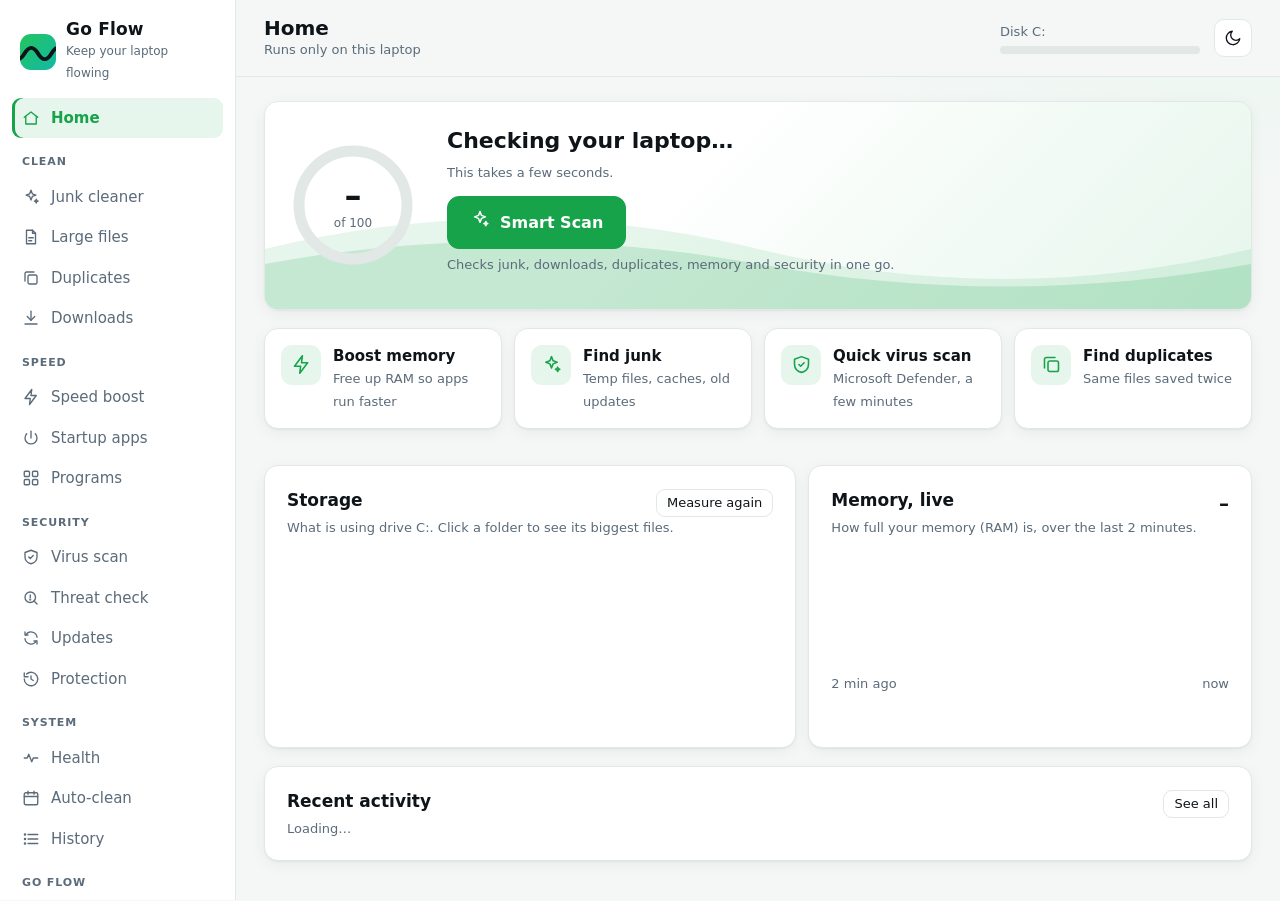
==== commit f92ee19f: "Version 1.1.0: Threat Check" ====
--- a/cleaner_ui.html
+++ b/cleaner_ui.html
@@ -226,6 +226,28 @@
 @media (max-width:1000px){.charts{grid-template-columns:minmax(0,1fr)}}
 @media (max-width:520px){.donutwrap{grid-template-columns:minmax(0,1fr);justify-items:center}.legend{width:100%}}
 
+/* Threat check */
+.verdict{display:flex;align-items:center;gap:16px;padding:18px 20px;border-radius:14px;margin-top:16px;background:var(--accent-2)}
+.verdict.warn{background:var(--warn-bg)}
+.verdict.bad{background:var(--bad-bg)}
+.verdict .vi{width:52px;height:52px;border-radius:50%;display:grid;place-items:center;flex:none;background:var(--accent);color:var(--accent-ink);animation:pop .5s cubic-bezier(.3,1.6,.5,1)}
+.verdict.warn .vi{background:var(--warn);color:#241500}
+.verdict.bad .vi{background:var(--bad);color:#fff}
+.verdict .vi svg{width:28px;height:28px;stroke-width:2.4}
+.verdict b{display:block;font-size:19px}
+.tsec{margin-top:22px}
+.tsec h3{font-size:16px;margin:0 0 2px}
+.finding{display:flex;gap:12px;align-items:flex-start;padding:11px 12px;border-radius:10px;background:var(--card-2);border:1px solid var(--line);margin-top:8px}
+.finding .fi{width:24px;height:24px;border-radius:50%;display:grid;place-items:center;flex:none;margin-top:1px;background:var(--accent-2);color:var(--accent)}
+.finding .fi svg{width:14px;height:14px;stroke-width:2.6}
+.finding.info .fi{background:var(--info-bg);color:var(--info)}
+.finding.warn .fi{background:var(--warn-bg);color:var(--warn)}
+.finding.bad{border-color:var(--bad)}
+.finding.bad .fi{background:var(--bad);color:#fff}
+.finding .grow{flex:1;min-width:0}
+.finding .sub{word-break:break-word}
+.finding .acts{display:flex;flex-wrap:wrap;gap:6px;margin-top:8px}
+
 /* Motion */
 @keyframes enter{from{opacity:0;transform:translateY(12px)}to{opacity:1;transform:none}}
 @keyframes pop{from{transform:scale(.3);opacity:0}to{transform:scale(1);opacity:1}}
@@ -301,6 +323,7 @@
     <button data-tab="programs">Programs</button>
     <div class="grp">Security</div>
     <button data-tab="virus">Virus scan</button>
+    <button data-tab="threat">Threat check</button>
     <button data-tab="updates">Updates</button>
     <button data-tab="protect">Protection</button>
     <div class="grp">System</div>
@@ -520,6 +543,19 @@
     <div id="threats" class="sub">Loading…</div>
   </section>
 
+  <section class="card hidden" data-panel="threat">
+    <div class="row spread">
+      <div>
+        <h2>Threat check</h2>
+        <div class="sub">Looks for signs of trouble a virus scan can miss: protection switched off, odd things starting with Windows, disguised files,
+          a changed hosts file. It only looks and reports. It works alongside your antivirus and does not replace it.</div>
+      </div>
+      <button class="primary" id="thBtn">Run Threat Check</button>
+    </div>
+    <div id="thMsg" class="msg hidden"></div>
+    <div id="thOut"></div>
+  </section>
+
   <section class="card hidden" data-panel="large">
     <h2>Large files</h2>
     <div class="sub">The biggest files in your folders (system and app folders are skipped). Ticked files go to the Recycle Bin, so you can still restore them.</div>
@@ -726,6 +762,9 @@
   startup: '<path d="M12 3v9"/><path d="M6.3 6.3a8 8 0 1 0 11.4 0"/>',
   programs: '<rect x="3" y="3" width="7" height="7" rx="1.5"/><rect x="14" y="3" width="7" height="7" rx="1.5"/><rect x="3" y="14" width="7" height="7" rx="1.5"/><rect x="14" y="14" width="7" height="7" rx="1.5"/>',
   virus: '<path d="M12 3l8 3v6c0 4.5-3.4 8.2-8 9-4.6-.8-8-4.5-8-9V6z"/><path d="M9 12l2 2 4-4"/>',
+  threat: '<circle cx="11" cy="11" r="7"/><path d="M20 20l-4-4"/><path d="M11 8v3.5"/><circle cx="11" cy="14" r=".6"/>',
+  info: '<path d="M12 11v6"/><circle cx="12" cy="7.5" r=".7"/>',
+  alert: '<path d="M12 6v7"/><circle cx="12" cy="17" r=".7"/>',
   updates: '<path d="M20 11a8 8 0 0 0-14.9-3"/><path d="M4 4v4h4"/><path d="M4 13a8 8 0 0 0 14.9 3"/><path d="M20 20v-4h-4"/>',
   protect: '<path d="M3 12a9 9 0 1 0 3-6.7"/><path d="M3 4v5h5"/><path d="M12 8v4l3 2"/>',
   health: '<path d="M3 12h4l2-5 4 10 2-5h6"/>',
@@ -1462,6 +1501,48 @@
 $("largeOut").innerHTML = art("large", "Find what fills your disk", "Pick a folder and press Find large files.");
 $("dupeOut").innerHTML = art("dupes", "Find files saved twice", "Press Find duplicates. One copy of every file is always kept.");
 $("dlOut").innerHTML = art("downloads", "Tidy your Downloads", "Finds setup files and zips you have not opened for a while.");
+
+// ---- Threat check ----
+$("thOut").innerHTML = art("threat", "Check for signs of trouble", "Takes about a minute. Nothing is changed or deleted.");
+function drawThreat(res) {
+  const c = res.counts, level = c.bad ? "bad" : c.warn ? "warn" : "ok";
+  const title = c.bad ? `${c.bad} serious thing${c.bad > 1 ? "s" : ""} to look at now`
+    : c.warn ? `${c.warn} thing${c.warn > 1 ? "s" : ""} worth reviewing` : "No signs of trouble";
+  const sub = c.bad ? "Check the red items below. If you do not recognise something, scan it with your antivirus."
+    : c.warn ? "Nothing serious. Have a look at the amber items when you have a minute."
+    : "Your protection is on and nothing unusual was found." + (c.info ? ` ${c.info} note${c.info > 1 ? "s" : ""} below.` : "");
+  const ICON = { ok: "check", info: "info", warn: "alert", bad: "alert" };
+  $("thOut").innerHTML = `<div class="verdict ${level}"><span class="vi">${icon(level === "ok" ? "check" : "alert")}</span>
+      <span><b>${title}</b><span class="sub">${sub} Checked ${esc(res.at)}.</span></span></div>` +
+    res.sections.map(s => `<div class="tsec"><h3>${esc(s.title)}</h3><div class="sub">${esc(s.about)}</div>` +
+      s.items.map(i => `<div class="finding ${i.level}"><span class="fi">${icon(ICON[i.level])}</span><div class="grow">
+        <b>${esc(i.title)}</b>${i.detail ? `<div class="sub">${esc(i.detail)}</div>` : ""}
+        ${i.actions.length ? `<div class="acts">${i.actions.map(a => `<button class="small" data-kind="${esc(a.kind)}" data-value="${esc(a.path || a.id || a.what || "")}">${esc(a.label)}</button>`).join("")}</div>` : ""}
+      </div></div>`).join("") + "</div>").join("");
+  $("thOut").querySelectorAll("[data-kind]").forEach(b => b.onclick = async () => {
+    const kind = b.dataset.kind;
+    if (kind === "startup_off" && !await ask("Turn this off at startup?", b.closest(".finding").querySelector("b").textContent,
+      "The program stays installed. You can turn it back on in Startup apps.", "Turn off")) return;
+    const r = await api("/api/threat/action", { kind, value: b.dataset.value });
+    if (kind === "scan") { if (r.ok) { openTab("virus"); pollJob(); } else show($("thMsg"), r.message || "Could not start the scan.", true); }
+    else if (kind === "startup_off") { show($("thMsg"), r.ok ? "Turned off. It will not start with Windows next time." : r.message, !r.ok); if (r.ok) b.disabled = true; }
+    else if (!r.ok) show($("thMsg"), r.message || "Could not open that.", true);
+  });
+}
+$("thBtn").onclick = async () => {
+  await api("/api/threat/scan", {});
+  $("thBtn").disabled = true; $("thMsg").classList.add("hidden");
+  $("thOut").innerHTML = `<div class="smart-run" style="margin-top:20px"><div class="radar"><i></i><i></i><i></i><span>${icon("threat")}</span></div>
+    <div><h2>Checking…</h2><div class="sub" id="thProg">Starting…</div><div class="sub" style="margin-top:6px">Nothing is changed or deleted.</div></div></div>`;
+  const tick = async () => {
+    const j = await api("/api/threat");
+    if (j.running) { const p = $("thProg"); if (p) p.textContent = j.progress; return setTimeout(tick, 700); }
+    $("thBtn").disabled = false; $("thBtn").textContent = "Check again";
+    if (j.error) { $("thOut").innerHTML = ""; return show($("thMsg"), "Something went wrong: " + j.error, true); }
+    drawThreat(j.result);
+  };
+  tick();
+};
 
 // ---- small effects ----
 function countUp(el, to, fmt, ms) {
